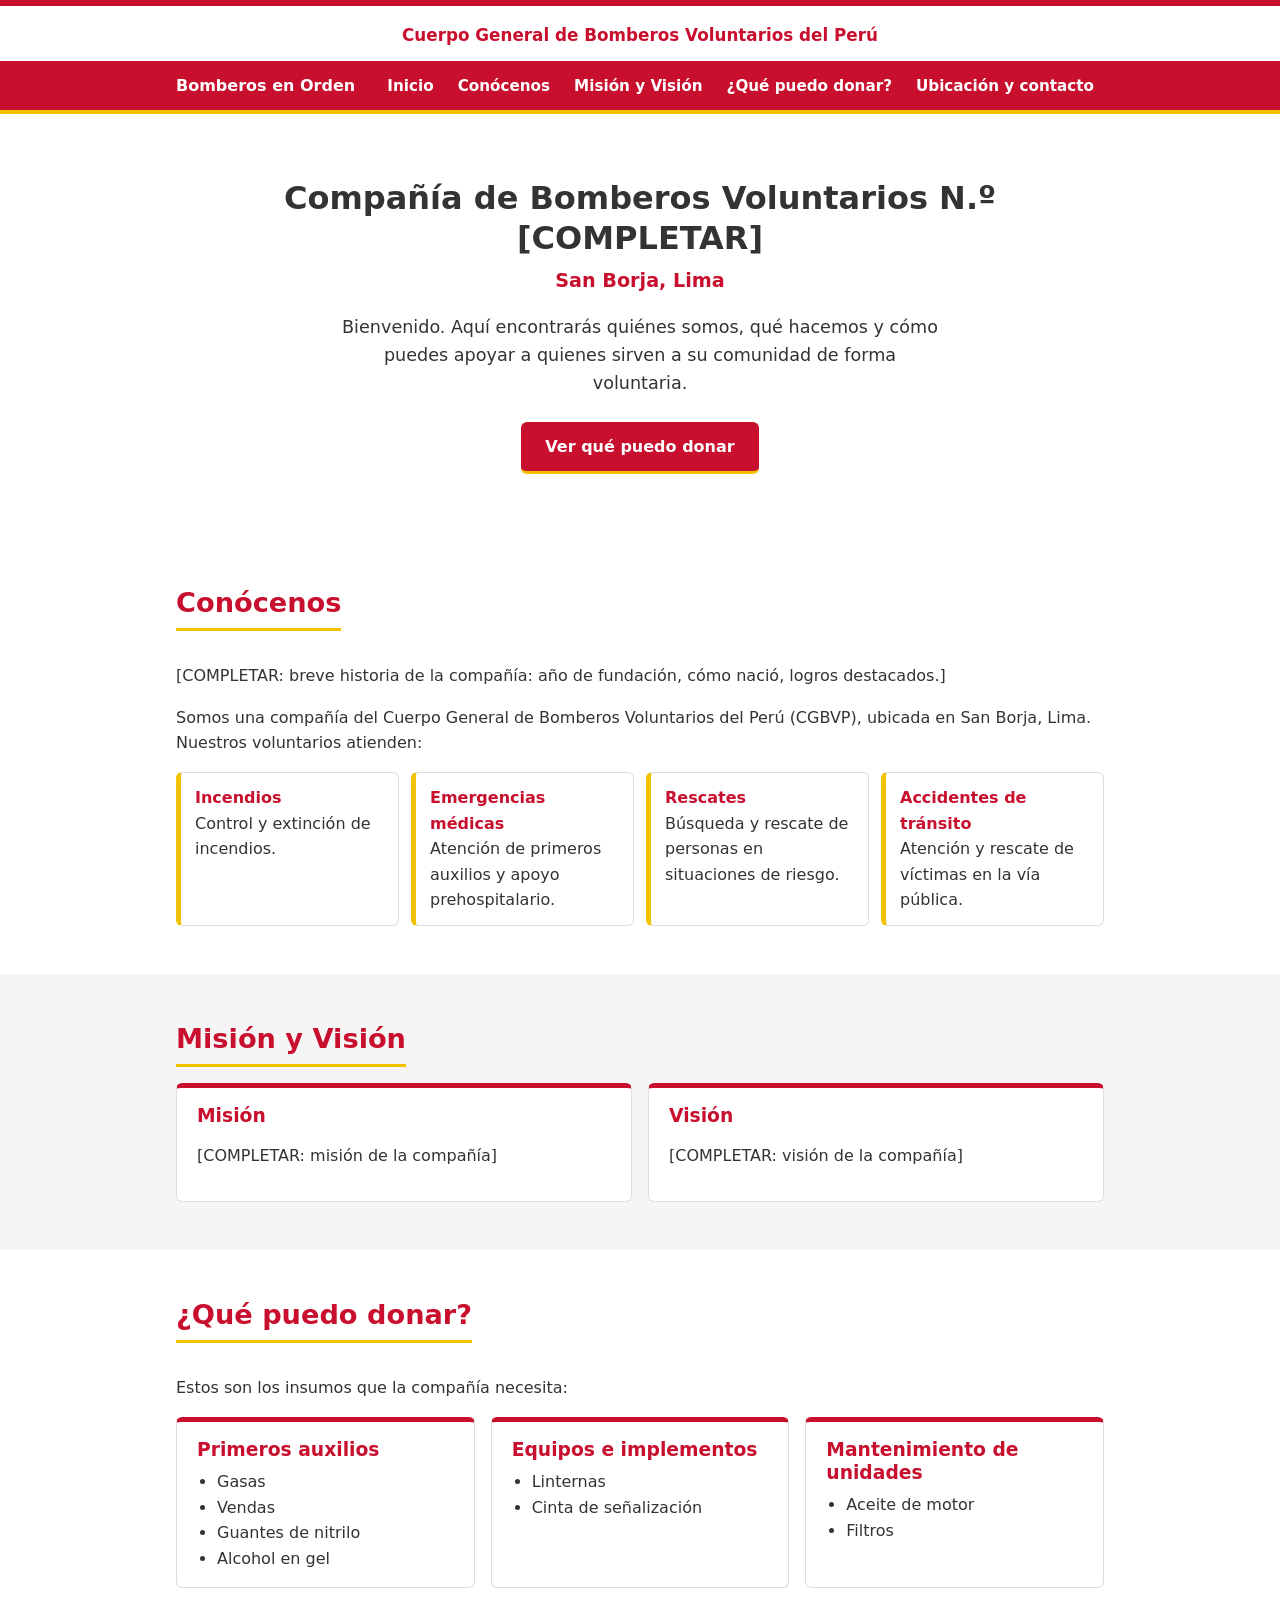
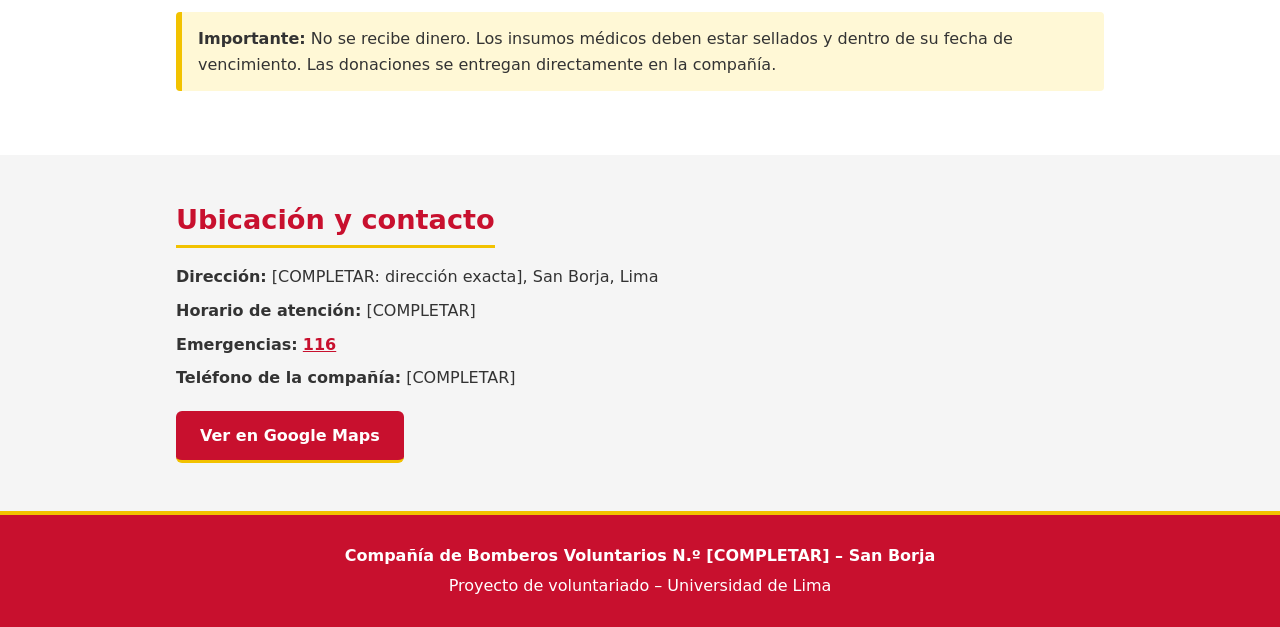
==== index.html @ ac9d84ac "Primera versión de la página Bomberos en Orden Co-Authored-By: Claude Sonnet 5.5 <noreply@anthropic." ====
<!DOCTYPE html>
<html lang="es">
<head>
  <meta charset="UTF-8">
  <meta name="viewport" content="width=device-width, initial-scale=1">
  <title>Bomberos en Orden – Compañía de Bomberos Voluntarios, San Borja</title>
  <meta name="description" content="Información de la compañía de bomberos voluntarios de San Borja (CGBVP): quiénes somos, qué puedes donar y cómo contactarnos.">
  <link rel="stylesheet" href="css/styles.css">
</head>
<body>

  <header class="cabecera">
    <div class="contenedor cabecera-logo">
      <img src="logo.png" alt="Logo del Cuerpo General de Bomberos Voluntarios del Perú" class="logo" onerror="this.style.display='none'">
      <p class="cabecera-texto">Cuerpo General de Bomberos Voluntarios del Perú</p>
    </div>
    <nav class="menu" aria-label="Menú principal">
      <div class="contenedor menu-barra">
        <span class="menu-titulo">Bomberos en Orden</span>
        <button class="menu-boton" id="menu-boton" aria-expanded="false" aria-controls="menu-lista" aria-label="Abrir menú">☰</button>
        <ul class="menu-lista" id="menu-lista">
          <li><a href="#inicio">Inicio</a></li>
          <li><a href="#conocenos">Conócenos</a></li>
          <li><a href="#mision-vision">Misión y Visión</a></li>
          <li><a href="#donar">¿Qué puedo donar?</a></li>
          <li><a href="#contacto">Ubicación y contacto</a></li>
        </ul>
      </div>
    </nav>
  </header>

  <main>

    <section id="inicio" class="seccion hero">
      <div class="contenedor">
        <h1>Compañía de Bomberos Voluntarios N.º [COMPLETAR]</h1>
        <p class="subtitulo">San Borja, Lima</p>
        <p class="bienvenida">Bienvenido. Aquí encontrarás quiénes somos, qué hacemos y cómo puedes apoyar a quienes sirven a su comunidad de forma voluntaria.</p>
        <a class="boton" href="#donar">Ver qué puedo donar</a>
      </div>
    </section>

    <section id="conocenos" class="seccion">
      <div class="contenedor">
        <h2>Conócenos</h2>
        <p>[COMPLETAR: breve historia de la compañía: año de fundación, cómo nació, logros destacados.]</p>
        <p>Somos una compañía del Cuerpo General de Bomberos Voluntarios del Perú (CGBVP), ubicada en San Borja, Lima. Nuestros voluntarios atienden:</p>
        <ul class="tarjetas">
          <li><strong>Incendios</strong><span>Control y extinción de incendios.</span></li>
          <li><strong>Emergencias médicas</strong><span>Atención de primeros auxilios y apoyo prehospitalario.</span></li>
          <li><strong>Rescates</strong><span>Búsqueda y rescate de personas en situaciones de riesgo.</span></li>
          <li><strong>Accidentes de tránsito</strong><span>Atención y rescate de víctimas en la vía pública.</span></li>
        </ul>
      </div>
    </section>

    <section id="mision-vision" class="seccion gris">
      <div class="contenedor">
        <h2>Misión y Visión</h2>
        <div class="dos-columnas">
          <article class="bloque">
            <h3>Misión</h3>
            <p>[COMPLETAR: misión de la compañía]</p>
          </article>
          <article class="bloque">
            <h3>Visión</h3>
            <p>[COMPLETAR: visión de la compañía]</p>
          </article>
        </div>
      </div>
    </section>

    <section id="donar" class="seccion">
      <div class="contenedor">
        <h2>¿Qué puedo donar?</h2>
        <p>Estos son los insumos que la compañía necesita:</p>
        <div class="grupos">
          <article class="bloque">
            <h3>Primeros auxilios</h3>
            <ul>
              <li>Gasas</li>
              <li>Vendas</li>
              <li>Guantes de nitrilo</li>
              <li>Alcohol en gel</li>
            </ul>
          </article>
          <article class="bloque">
            <h3>Equipos e implementos</h3>
            <ul>
              <li>Linternas</li>
              <li>Cinta de señalización</li>
            </ul>
          </article>
          <article class="bloque">
            <h3>Mantenimiento de unidades</h3>
            <ul>
              <li>Aceite de motor</li>
              <li>Filtros</li>
            </ul>
          </article>
        </div>
        <p class="aviso"><strong>Importante:</strong> No se recibe dinero. Los insumos médicos deben estar sellados y dentro de su fecha de vencimiento. Las donaciones se entregan directamente en la compañía.</p>
      </div>
    </section>

    <section id="contacto" class="seccion gris">
      <div class="contenedor">
        <h2>Ubicación y contacto</h2>
        <ul class="datos">
          <li><strong>Dirección:</strong> [COMPLETAR: dirección exacta], San Borja, Lima</li>
          <li><strong>Horario de atención:</strong> [COMPLETAR]</li>
          <li><strong>Emergencias:</strong> <a href="tel:116">116</a></li>
          <li><strong>Teléfono de la compañía:</strong> [COMPLETAR]</li>
        </ul>
        <!-- Reemplaza el enlace por el de la ubicación exacta de la compañía en Google Maps -->
        <a class="boton" href="https://www.google.com/maps/search/?api=1&query=Bomberos+San+Borja+Lima" target="_blank" rel="noopener">Ver en Google Maps</a>
      </div>
    </section>

  </main>

  <footer class="pie">
    <div class="contenedor">
      <p><strong>Compañía de Bomberos Voluntarios N.º [COMPLETAR] – San Borja</strong></p>
      <p>Proyecto de voluntariado – Universidad de Lima</p>
    </div>
  </footer>

  <script src="js/script.js"></script>
</body>
</html>
---- css/styles.css ----
:root {
  --rojo: #C8102E;
  --rojo-oscuro: #A00D24;
  --dorado: #F2C200;
  --texto: #333333;
  --gris-claro: #F5F5F5;
}

* { box-sizing: border-box; }

html { scroll-behavior: smooth; scroll-padding-top: 60px; }

body {
  margin: 0;
  font-family: system-ui, -apple-system, "Segoe UI", Roboto, Arial, sans-serif;
  color: var(--texto);
  background: #fff;
  line-height: 1.6;
}

.contenedor { max-width: 960px; margin: 0 auto; padding: 0 16px; }

/* Cabecera */
.cabecera { background: #fff; border-top: 6px solid var(--rojo); }
.cabecera-logo { padding-top: 16px; padding-bottom: 12px; text-align: center; }
.logo { max-height: 110px; width: auto; display: block; margin: 0 auto 8px; }
.cabecera-texto { margin: 0; font-weight: 700; color: var(--rojo); font-size: 1.05rem; }

/* Menú */
.menu { background: var(--rojo); border-bottom: 4px solid var(--dorado); position: sticky; top: 0; z-index: 10; }
.menu-barra { display: flex; justify-content: space-between; align-items: center; flex-wrap: wrap; }
.menu-titulo { color: #fff; font-weight: 700; padding: 12px 0; }
.menu-boton { display: none; background: none; border: 0; color: #fff; font-size: 1.6rem; cursor: pointer; padding: 4px 8px; }
.menu-lista { list-style: none; margin: 0; padding: 0; display: flex; gap: 4px; flex-wrap: wrap; }
.menu-lista a { display: block; color: #fff; text-decoration: none; padding: 12px 10px; font-weight: 600; font-size: 0.95rem; }
.menu-lista a:hover, .menu-lista a:focus { background: var(--rojo-oscuro); color: var(--dorado); }

/* Secciones */
.seccion { padding: 48px 0; }
.gris { background: var(--gris-claro); }
h1, h2, h3 { line-height: 1.25; }
h2 { color: var(--rojo); font-size: 1.7rem; margin: 0 0 16px; padding-bottom: 8px; border-bottom: 3px solid var(--dorado); display: inline-block; }
h3 { color: var(--rojo); margin: 0 0 8px; }

.hero { text-align: center; padding: 64px 0; }
.hero h1 { font-size: 2rem; margin: 0 0 8px; color: var(--texto); }
.subtitulo { font-size: 1.2rem; font-weight: 600; color: var(--rojo); margin: 0 0 16px; }
.bienvenida { max-width: 600px; margin: 0 auto 24px; font-size: 1.1rem; }

.boton { display: inline-block; background: var(--rojo); color: #fff; text-decoration: none; font-weight: 700; padding: 12px 24px; border-radius: 6px; border-bottom: 3px solid var(--dorado); }
.boton:hover, .boton:focus { background: var(--rojo-oscuro); }

/* Tarjetas y bloques */
.tarjetas { list-style: none; padding: 0; margin: 16px 0 0; display: grid; grid-template-columns: repeat(auto-fit, minmax(210px, 1fr)); gap: 12px; }
.tarjetas li { border: 1px solid #ddd; border-left: 5px solid var(--dorado); border-radius: 6px; padding: 12px 14px; background: #fff; }
.tarjetas strong { display: block; color: var(--rojo); }

.bloque { background: #fff; border: 1px solid #ddd; border-top: 5px solid var(--rojo); border-radius: 6px; padding: 16px 20px; }
.dos-columnas { display: grid; grid-template-columns: 1fr 1fr; gap: 16px; }
.grupos { display: grid; grid-template-columns: repeat(auto-fit, minmax(230px, 1fr)); gap: 16px; margin-top: 8px; }
.bloque ul { margin: 0; padding-left: 20px; }

.aviso { margin-top: 24px; background: #FFF8D6; border-left: 6px solid var(--dorado); padding: 14px 16px; border-radius: 4px; }

.datos { list-style: none; padding: 0; margin: 0 0 20px; }
.datos li { margin-bottom: 8px; }
.datos a { color: var(--rojo); font-weight: 700; }

/* Pie */
.pie { background: var(--rojo); color: #fff; text-align: center; padding: 24px 0; border-top: 4px solid var(--dorado); }
.pie p { margin: 4px 0; }

/* Celular */
@media (max-width: 700px) {
  .menu-boton { display: block; }
  .menu-lista { display: none; width: 100%; flex-direction: column; padding-bottom: 8px; }
  .menu-lista.abierto { display: flex; }
  .dos-columnas { grid-template-columns: 1fr; }
  .hero h1 { font-size: 1.6rem; }
  .logo { max-height: 90px; }
}
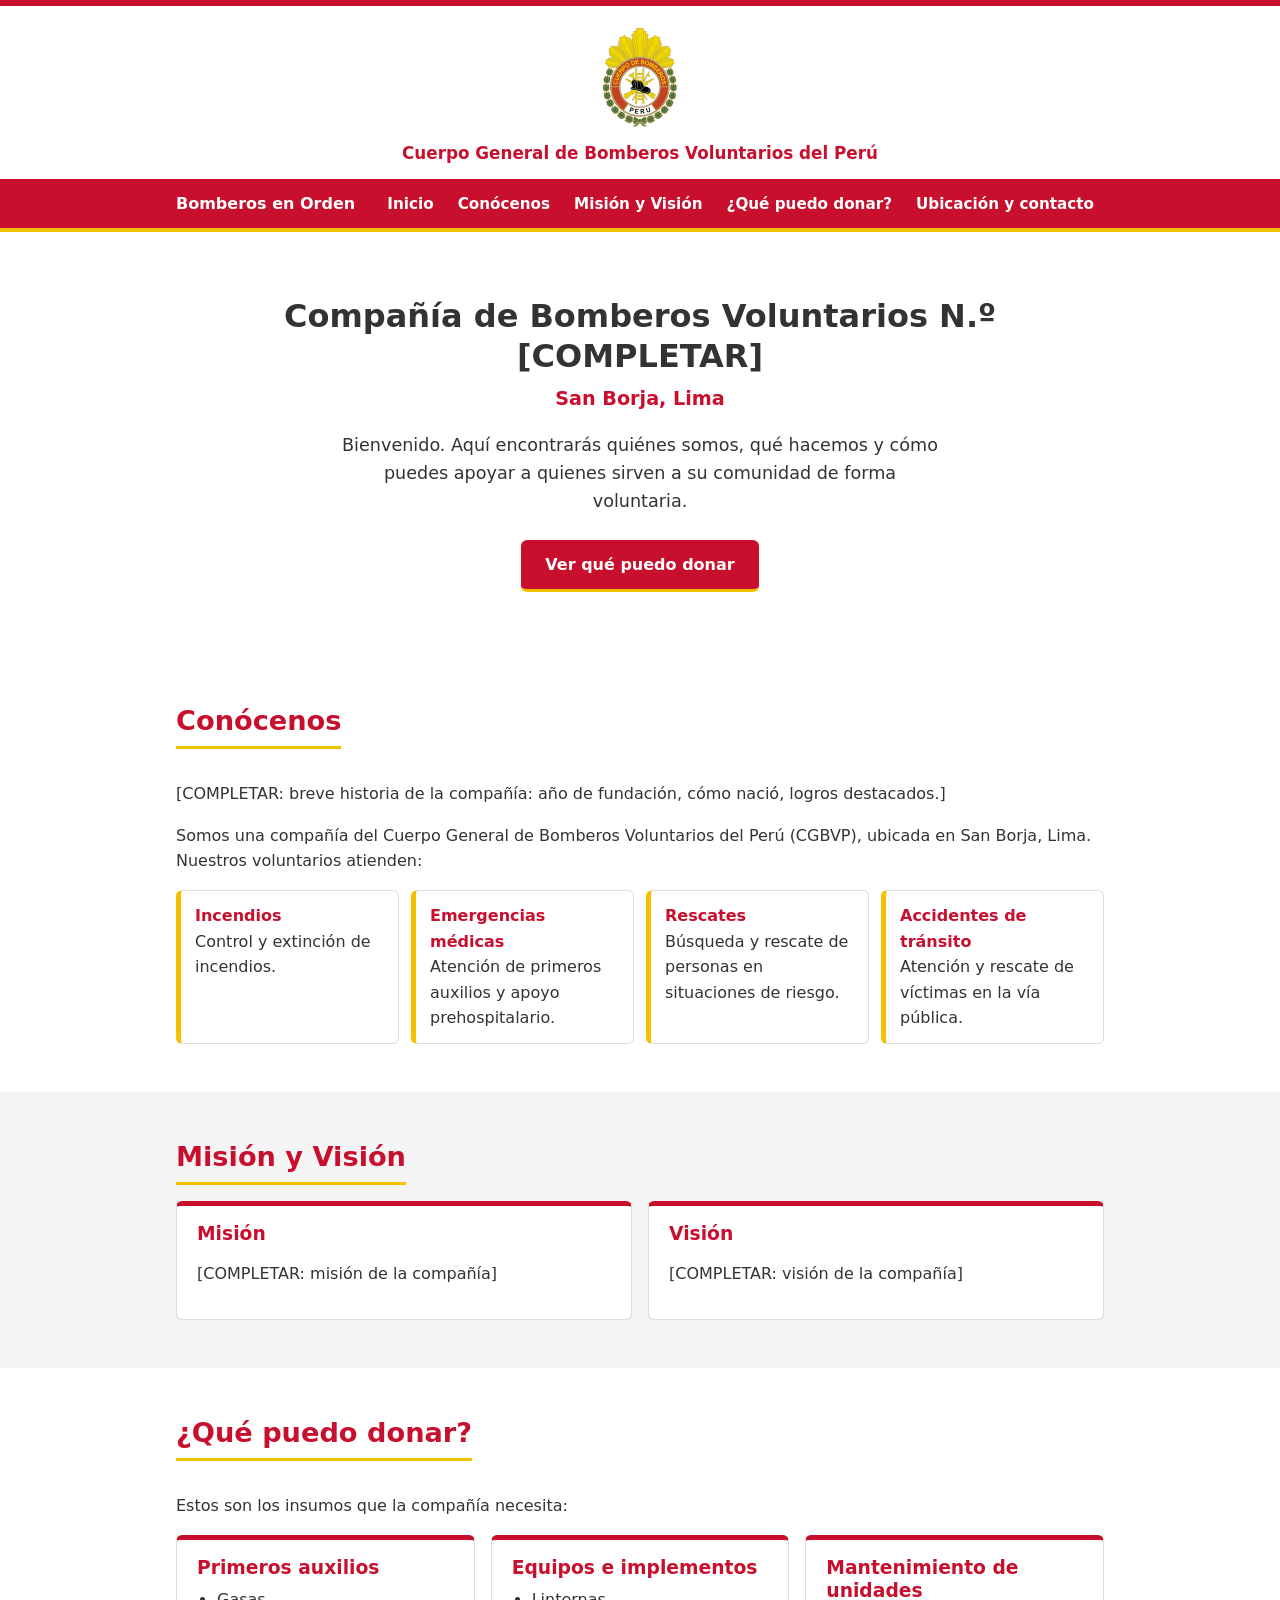
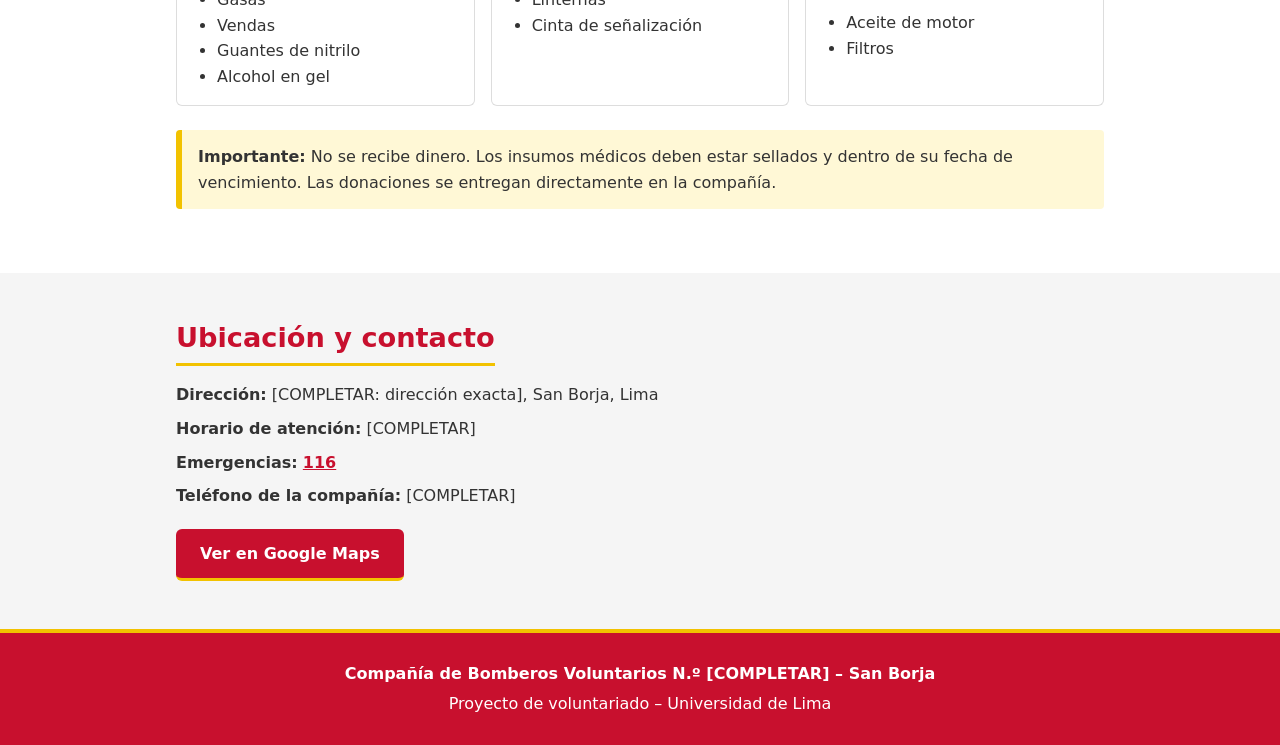
==== commit 969b0c7d: "Agrega escudo del CGBVP como logo Co-Authored-By: Claude Sonnet 5.5 <noreply@anthropic.com>" ====
--- a/index.html
+++ b/index.html
@@ -11,7 +11,7 @@
 
   <header class="cabecera">
     <div class="contenedor cabecera-logo">
-      <img src="logo.png" alt="Logo del Cuerpo General de Bomberos Voluntarios del Perú" class="logo" onerror="this.style.display='none'">
+      <img src="logo.svg" alt="Logo del Cuerpo General de Bomberos Voluntarios del Perú" class="logo" onerror="this.style.display='none'">
       <p class="cabecera-texto">Cuerpo General de Bomberos Voluntarios del Perú</p>
     </div>
     <nav class="menu" aria-label="Menú principal">
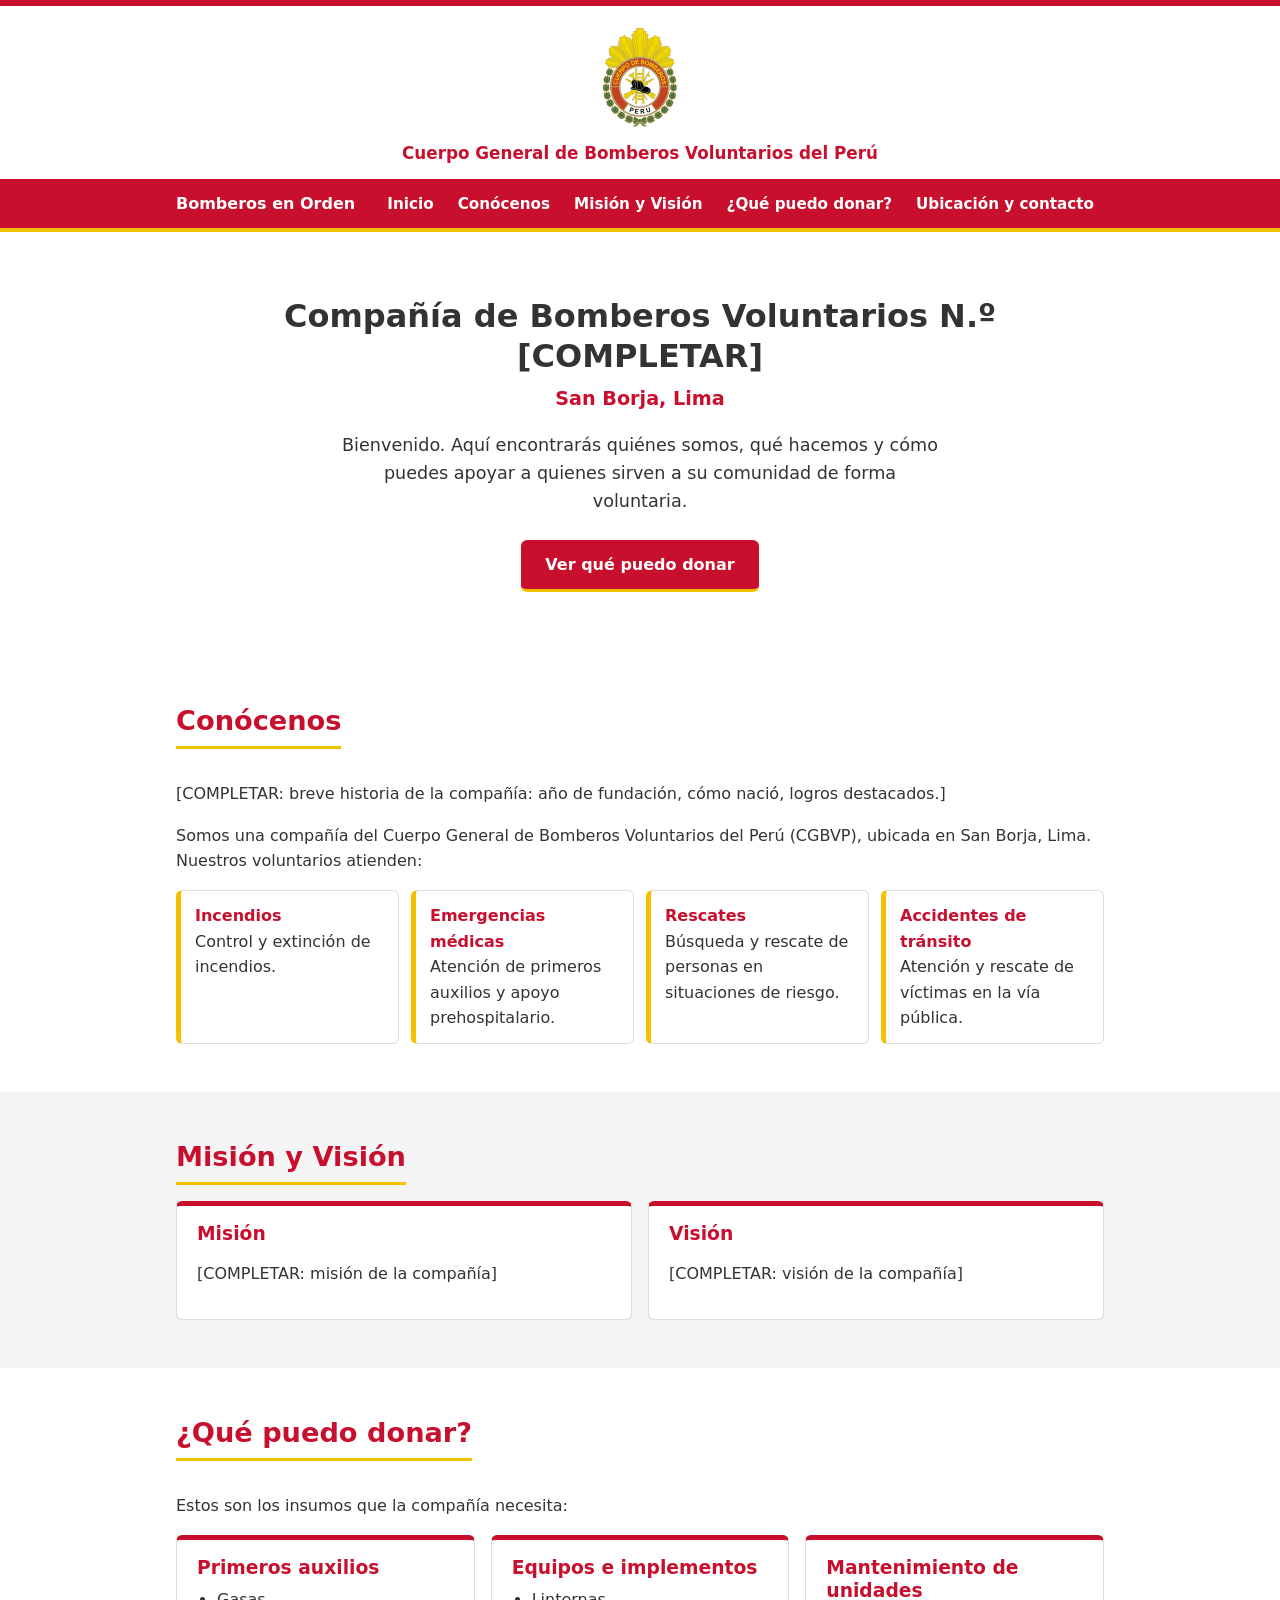
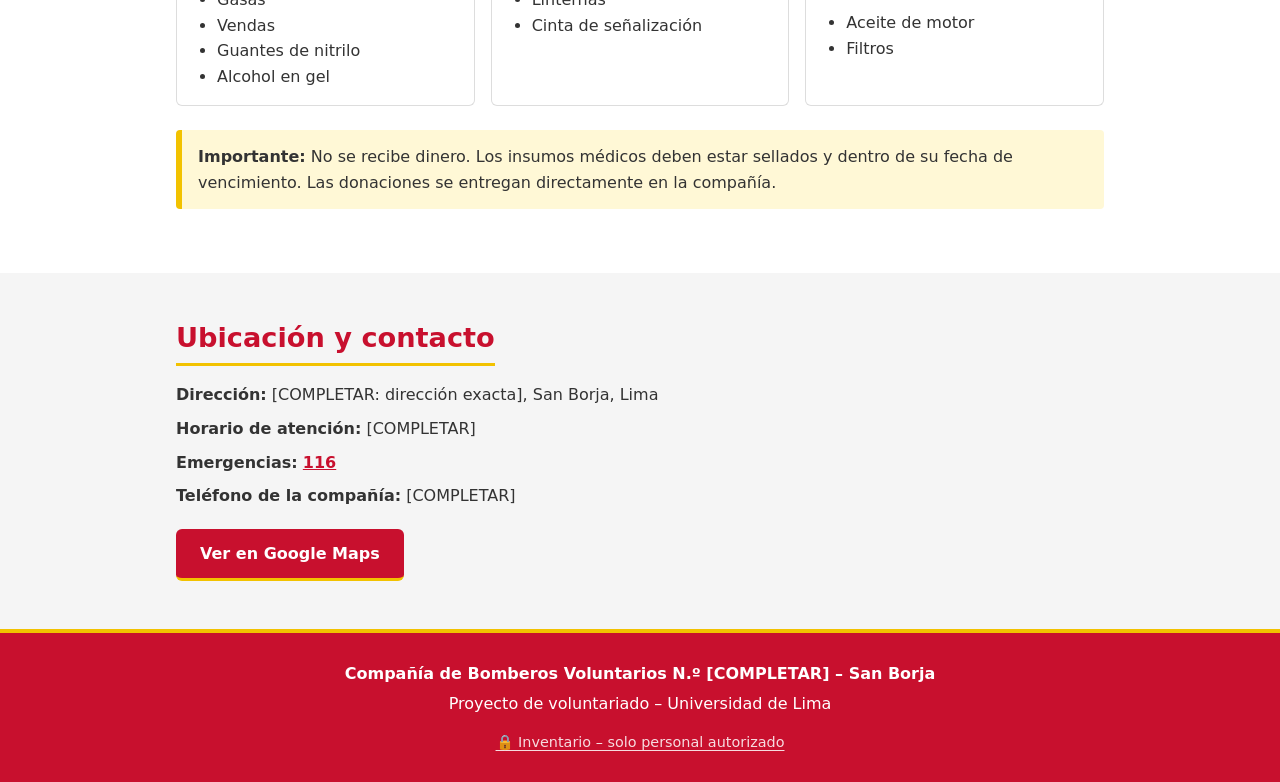
==== commit 86c1dc96: "Agrega panel interno de inventario con acceso restringido - Panel en Google Apps Script (apps-script" ====
--- a/index.html
+++ b/index.html
@@ -123,6 +123,8 @@
     <div class="contenedor">
       <p><strong>Compañía de Bomberos Voluntarios N.º [COMPLETAR] – San Borja</strong></p>
       <p>Proyecto de voluntariado – Universidad de Lima</p>
+      <!-- Enlace al panel de inventario (web app de Google Apps Script, ver carpeta apps-script/) -->
+      <p class="pie-acceso"><a href="https://script.google.com/macros/s/AKfycbw48wmTAxujsvFavjUgJ7_ogJQFoa-7JgKs-3IBZ3d2IZRtnIyrbceXK2djpX_uF75vHg/exec" id="enlace-inventario">🔒 Inventario – solo personal autorizado</a></p>
     </div>
   </footer>
 
--- a/css/styles.css
+++ b/css/styles.css
@@ -69,6 +69,9 @@
 /* Pie */
 .pie { background: var(--rojo); color: #fff; text-align: center; padding: 24px 0; border-top: 4px solid var(--dorado); }
 .pie p { margin: 4px 0; }
+.pie-acceso { margin-top: 14px !important; font-size: 0.9rem; }
+.pie-acceso a { color: #fff; opacity: 0.85; text-decoration: underline; text-underline-offset: 3px; }
+.pie-acceso a:hover, .pie-acceso a:focus { opacity: 1; color: var(--dorado); }
 
 /* Celular */
 @media (max-width: 700px) {
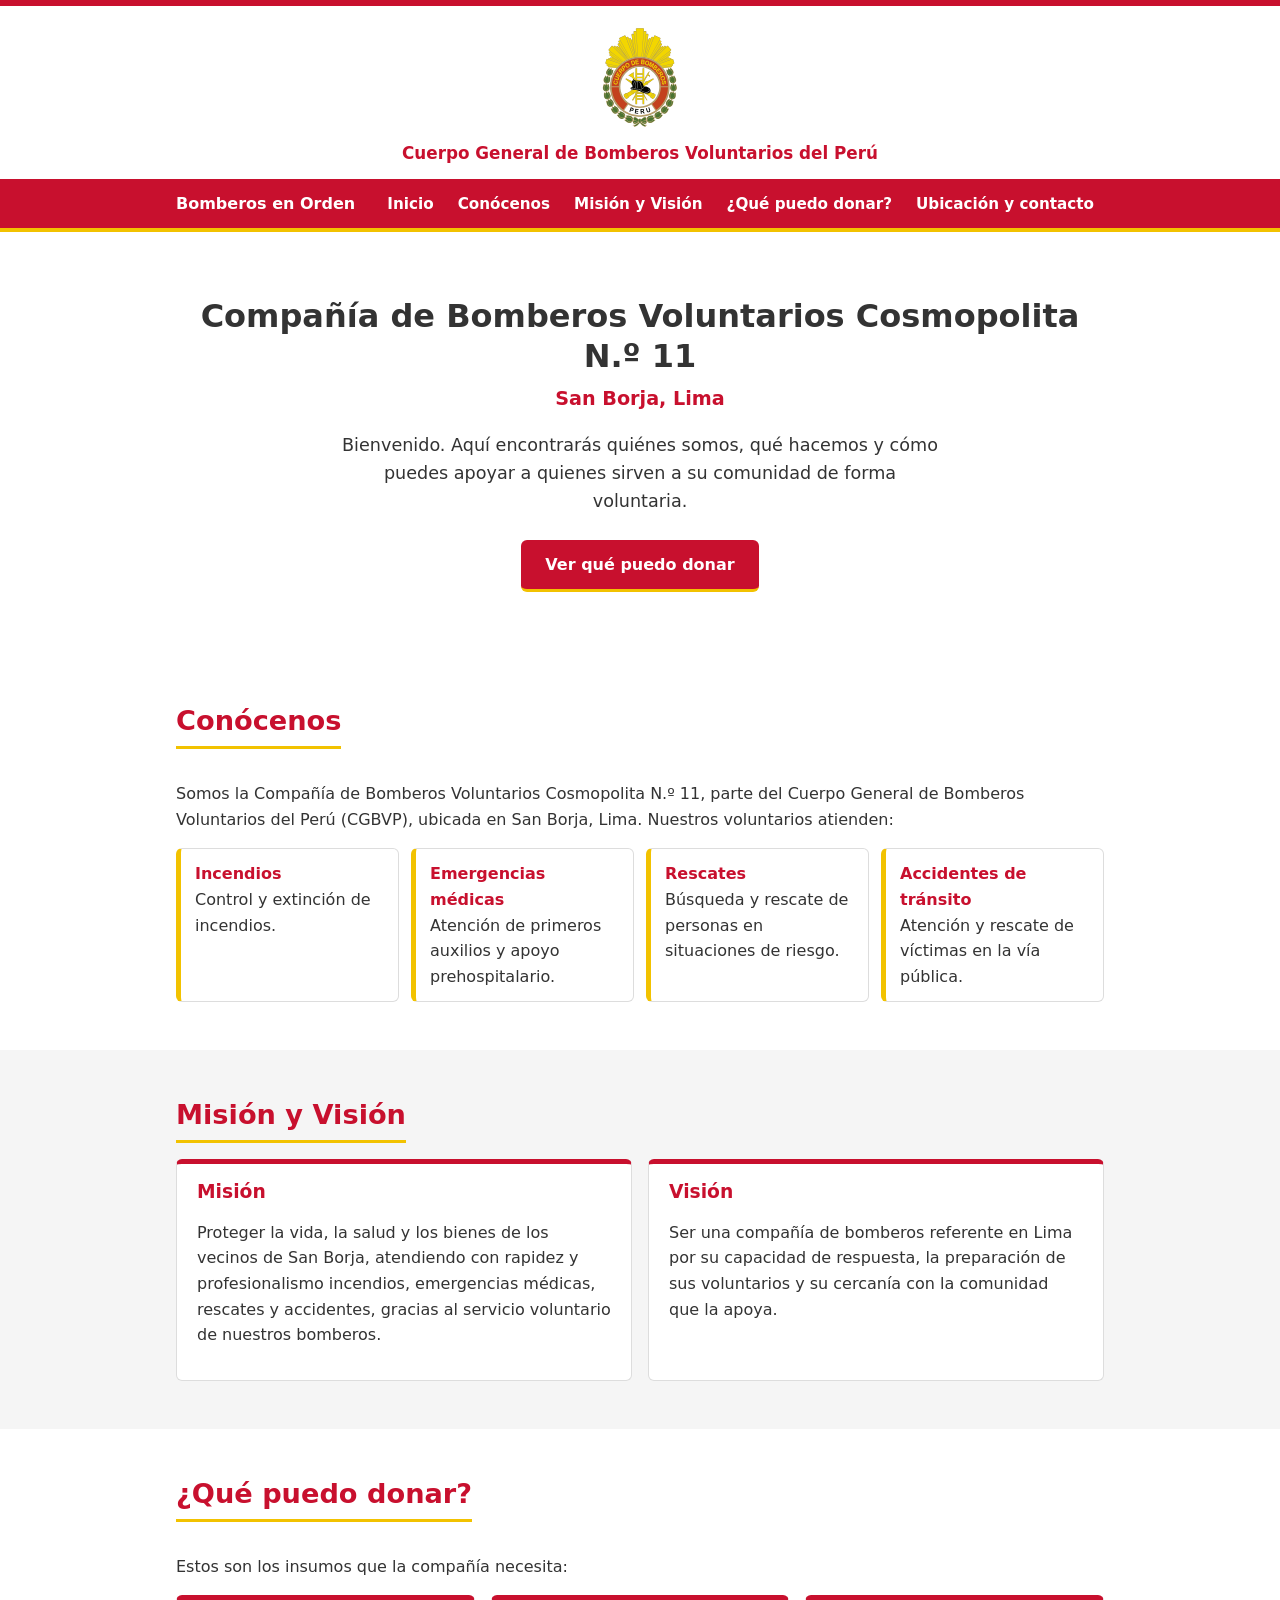
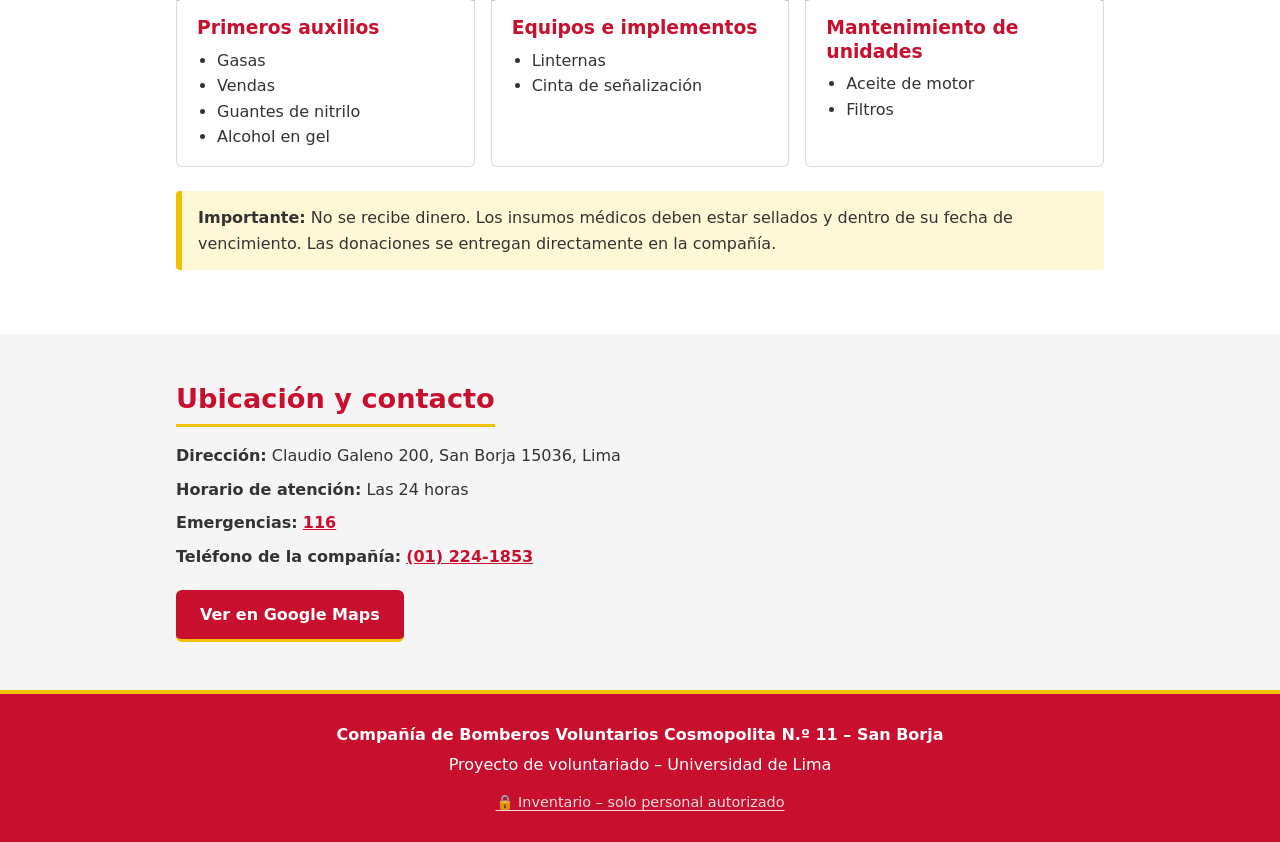
==== commit bd88e239: "Completa datos de la compañía Cosmopolita N.º 11 - Nombre de la compañía en título, pie y metadatos." ====
--- a/index.html
+++ b/index.html
@@ -3,8 +3,8 @@
 <head>
   <meta charset="UTF-8">
   <meta name="viewport" content="width=device-width, initial-scale=1">
-  <title>Bomberos en Orden – Compañía de Bomberos Voluntarios, San Borja</title>
-  <meta name="description" content="Información de la compañía de bomberos voluntarios de San Borja (CGBVP): quiénes somos, qué puedes donar y cómo contactarnos.">
+  <title>Bomberos en Orden – Compañía de Bomberos Voluntarios Cosmopolita N.º 11, San Borja</title>
+  <meta name="description" content="Información de la Compañía de Bomberos Voluntarios Cosmopolita N.º 11 de San Borja (CGBVP): quiénes somos, qué puedes donar y cómo contactarnos.">
   <link rel="stylesheet" href="css/styles.css">
 </head>
 <body>
@@ -33,7 +33,7 @@
 
     <section id="inicio" class="seccion hero">
       <div class="contenedor">
-        <h1>Compañía de Bomberos Voluntarios N.º [COMPLETAR]</h1>
+        <h1>Compañía de Bomberos Voluntarios Cosmopolita N.º 11</h1>
         <p class="subtitulo">San Borja, Lima</p>
         <p class="bienvenida">Bienvenido. Aquí encontrarás quiénes somos, qué hacemos y cómo puedes apoyar a quienes sirven a su comunidad de forma voluntaria.</p>
         <a class="boton" href="#donar">Ver qué puedo donar</a>
@@ -43,8 +43,7 @@
     <section id="conocenos" class="seccion">
       <div class="contenedor">
         <h2>Conócenos</h2>
-        <p>[COMPLETAR: breve historia de la compañía: año de fundación, cómo nació, logros destacados.]</p>
-        <p>Somos una compañía del Cuerpo General de Bomberos Voluntarios del Perú (CGBVP), ubicada en San Borja, Lima. Nuestros voluntarios atienden:</p>
+        <p>Somos la Compañía de Bomberos Voluntarios Cosmopolita N.º 11, parte del Cuerpo General de Bomberos Voluntarios del Perú (CGBVP), ubicada en San Borja, Lima. Nuestros voluntarios atienden:</p>
         <ul class="tarjetas">
           <li><strong>Incendios</strong><span>Control y extinción de incendios.</span></li>
           <li><strong>Emergencias médicas</strong><span>Atención de primeros auxilios y apoyo prehospitalario.</span></li>
@@ -60,11 +59,13 @@
         <div class="dos-columnas">
           <article class="bloque">
             <h3>Misión</h3>
-            <p>[COMPLETAR: misión de la compañía]</p>
+            <!-- Propuesta pendiente de validar con la compañía -->
+            <p>Proteger la vida, la salud y los bienes de los vecinos de San Borja, atendiendo con rapidez y profesionalismo incendios, emergencias médicas, rescates y accidentes, gracias al servicio voluntario de nuestros bomberos.</p>
           </article>
           <article class="bloque">
             <h3>Visión</h3>
-            <p>[COMPLETAR: visión de la compañía]</p>
+            <!-- Propuesta pendiente de validar con la compañía -->
+            <p>Ser una compañía de bomberos referente en Lima por su capacidad de respuesta, la preparación de sus voluntarios y su cercanía con la comunidad que la apoya.</p>
           </article>
         </div>
       </div>
@@ -107,13 +108,12 @@
       <div class="contenedor">
         <h2>Ubicación y contacto</h2>
         <ul class="datos">
-          <li><strong>Dirección:</strong> [COMPLETAR: dirección exacta], San Borja, Lima</li>
-          <li><strong>Horario de atención:</strong> [COMPLETAR]</li>
+          <li><strong>Dirección:</strong> Claudio Galeno 200, San Borja 15036, Lima</li>
+          <li><strong>Horario de atención:</strong> Las 24 horas</li>
           <li><strong>Emergencias:</strong> <a href="tel:116">116</a></li>
-          <li><strong>Teléfono de la compañía:</strong> [COMPLETAR]</li>
+          <li><strong>Teléfono de la compañía:</strong> <a href="tel:+5112241853">(01) 224-1853</a></li>
         </ul>
-        <!-- Reemplaza el enlace por el de la ubicación exacta de la compañía en Google Maps -->
-        <a class="boton" href="https://www.google.com/maps/search/?api=1&query=Bomberos+San+Borja+Lima" target="_blank" rel="noopener">Ver en Google Maps</a>
+        <a class="boton" href="https://maps.app.goo.gl/3eHu9ynpwAia59pr6" target="_blank" rel="noopener">Ver en Google Maps</a>
       </div>
     </section>
 
@@ -121,7 +121,7 @@
 
   <footer class="pie">
     <div class="contenedor">
-      <p><strong>Compañía de Bomberos Voluntarios N.º [COMPLETAR] – San Borja</strong></p>
+      <p><strong>Compañía de Bomberos Voluntarios Cosmopolita N.º 11 – San Borja</strong></p>
       <p>Proyecto de voluntariado – Universidad de Lima</p>
       <!-- Enlace al panel de inventario (web app de Google Apps Script, ver carpeta apps-script/) -->
       <p class="pie-acceso"><a href="https://script.google.com/macros/s/AKfycbw48wmTAxujsvFavjUgJ7_ogJQFoa-7JgKs-3IBZ3d2IZRtnIyrbceXK2djpX_uF75vHg/exec" id="enlace-inventario">🔒 Inventario – solo personal autorizado</a></p>
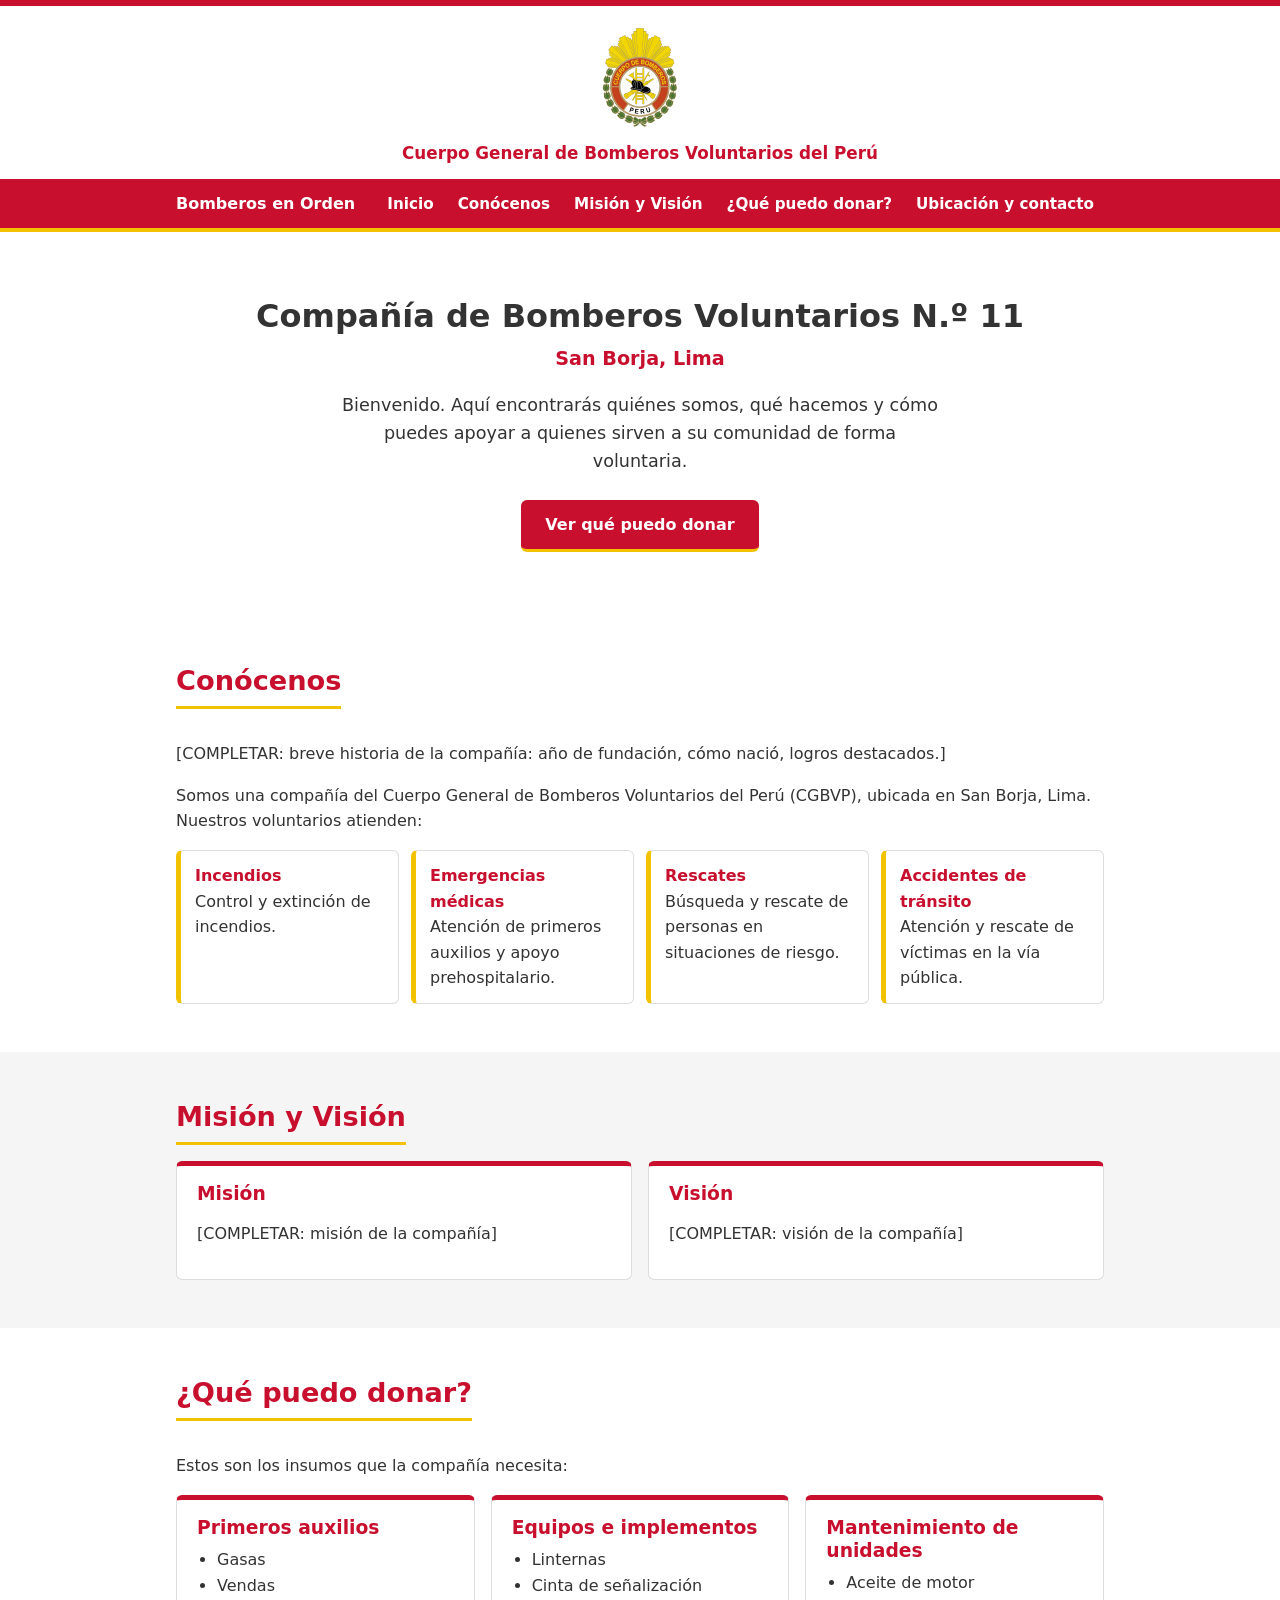
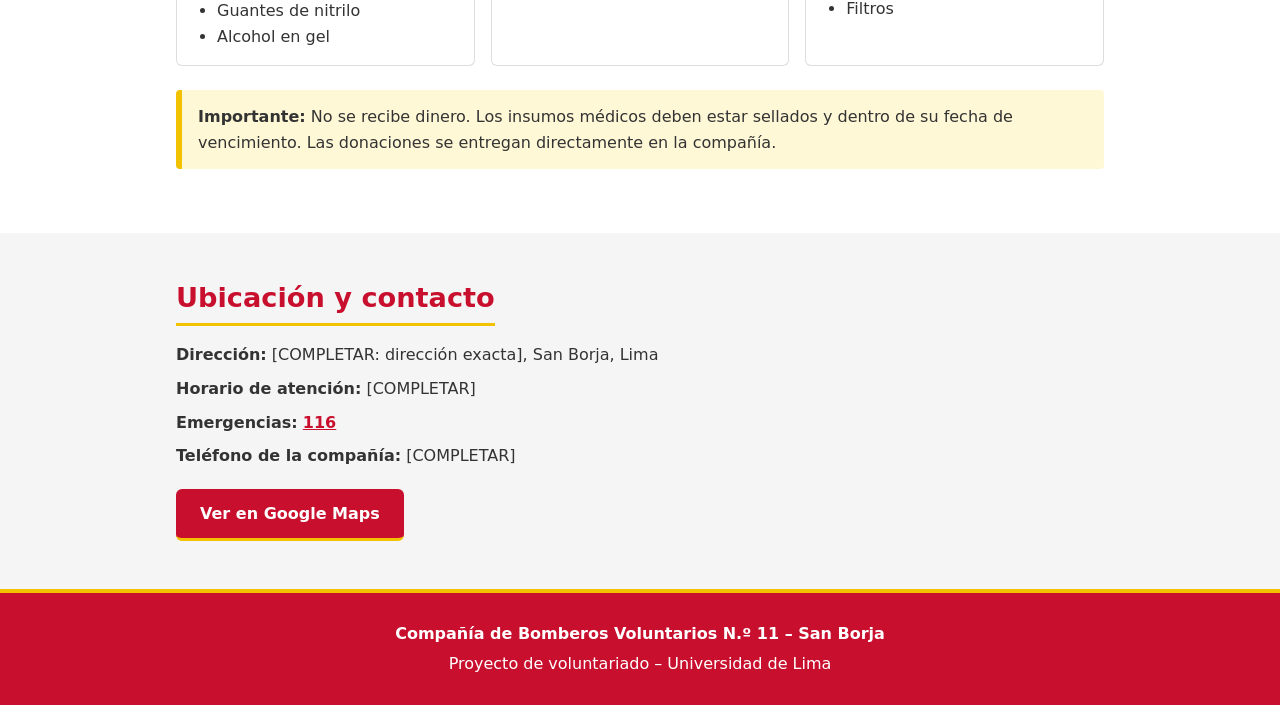
==== commit 21f9dc63: "Agrega número de compañía (N.º 11) Co-Authored-By: Claude Sonnet 5.5 <noreply@anthropic.com>" ====
--- a/index.html
+++ b/index.html
@@ -3,8 +3,8 @@
 <head>
   <meta charset="UTF-8">
   <meta name="viewport" content="width=device-width, initial-scale=1">
-  <title>Bomberos en Orden – Compañía de Bomberos Voluntarios Cosmopolita N.º 11, San Borja</title>
-  <meta name="description" content="Información de la Compañía de Bomberos Voluntarios Cosmopolita N.º 11 de San Borja (CGBVP): quiénes somos, qué puedes donar y cómo contactarnos.">
+  <title>Bomberos en Orden – Compañía de Bomberos Voluntarios, San Borja</title>
+  <meta name="description" content="Información de la compañía de bomberos voluntarios de San Borja (CGBVP): quiénes somos, qué puedes donar y cómo contactarnos.">
   <link rel="stylesheet" href="css/styles.css">
 </head>
 <body>
@@ -33,7 +33,7 @@
 
     <section id="inicio" class="seccion hero">
       <div class="contenedor">
-        <h1>Compañía de Bomberos Voluntarios Cosmopolita N.º 11</h1>
+        <h1>Compañía de Bomberos Voluntarios N.º 11</h1>
         <p class="subtitulo">San Borja, Lima</p>
         <p class="bienvenida">Bienvenido. Aquí encontrarás quiénes somos, qué hacemos y cómo puedes apoyar a quienes sirven a su comunidad de forma voluntaria.</p>
         <a class="boton" href="#donar">Ver qué puedo donar</a>
@@ -43,7 +43,8 @@
     <section id="conocenos" class="seccion">
       <div class="contenedor">
         <h2>Conócenos</h2>
-        <p>Somos la Compañía de Bomberos Voluntarios Cosmopolita N.º 11, parte del Cuerpo General de Bomberos Voluntarios del Perú (CGBVP), ubicada en San Borja, Lima. Nuestros voluntarios atienden:</p>
+        <p>[COMPLETAR: breve historia de la compañía: año de fundación, cómo nació, logros destacados.]</p>
+        <p>Somos una compañía del Cuerpo General de Bomberos Voluntarios del Perú (CGBVP), ubicada en San Borja, Lima. Nuestros voluntarios atienden:</p>
         <ul class="tarjetas">
           <li><strong>Incendios</strong><span>Control y extinción de incendios.</span></li>
           <li><strong>Emergencias médicas</strong><span>Atención de primeros auxilios y apoyo prehospitalario.</span></li>
@@ -59,13 +60,11 @@
         <div class="dos-columnas">
           <article class="bloque">
             <h3>Misión</h3>
-            <!-- Propuesta pendiente de validar con la compañía -->
-            <p>Proteger la vida, la salud y los bienes de los vecinos de San Borja, atendiendo con rapidez y profesionalismo incendios, emergencias médicas, rescates y accidentes, gracias al servicio voluntario de nuestros bomberos.</p>
+            <p>[COMPLETAR: misión de la compañía]</p>
           </article>
           <article class="bloque">
             <h3>Visión</h3>
-            <!-- Propuesta pendiente de validar con la compañía -->
-            <p>Ser una compañía de bomberos referente en Lima por su capacidad de respuesta, la preparación de sus voluntarios y su cercanía con la comunidad que la apoya.</p>
+            <p>[COMPLETAR: visión de la compañía]</p>
           </article>
         </div>
       </div>
@@ -108,12 +107,13 @@
       <div class="contenedor">
         <h2>Ubicación y contacto</h2>
         <ul class="datos">
-          <li><strong>Dirección:</strong> Claudio Galeno 200, San Borja 15036, Lima</li>
-          <li><strong>Horario de atención:</strong> Las 24 horas</li>
+          <li><strong>Dirección:</strong> [COMPLETAR: dirección exacta], San Borja, Lima</li>
+          <li><strong>Horario de atención:</strong> [COMPLETAR]</li>
           <li><strong>Emergencias:</strong> <a href="tel:116">116</a></li>
-          <li><strong>Teléfono de la compañía:</strong> <a href="tel:+5112241853">(01) 224-1853</a></li>
+          <li><strong>Teléfono de la compañía:</strong> [COMPLETAR]</li>
         </ul>
-        <a class="boton" href="https://maps.app.goo.gl/3eHu9ynpwAia59pr6" target="_blank" rel="noopener">Ver en Google Maps</a>
+        <!-- Reemplaza el enlace por el de la ubicación exacta de la compañía en Google Maps -->
+        <a class="boton" href="https://www.google.com/maps/search/?api=1&query=Bomberos+San+Borja+Lima" target="_blank" rel="noopener">Ver en Google Maps</a>
       </div>
     </section>
 
@@ -121,10 +121,8 @@
 
   <footer class="pie">
     <div class="contenedor">
-      <p><strong>Compañía de Bomberos Voluntarios Cosmopolita N.º 11 – San Borja</strong></p>
+      <p><strong>Compañía de Bomberos Voluntarios N.º 11 – San Borja</strong></p>
       <p>Proyecto de voluntariado – Universidad de Lima</p>
-      <!-- Enlace al panel de inventario (web app de Google Apps Script, ver carpeta apps-script/) -->
-      <p class="pie-acceso"><a href="https://script.google.com/macros/s/AKfycbw48wmTAxujsvFavjUgJ7_ogJQFoa-7JgKs-3IBZ3d2IZRtnIyrbceXK2djpX_uF75vHg/exec" id="enlace-inventario">🔒 Inventario – solo personal autorizado</a></p>
     </div>
   </footer>
 
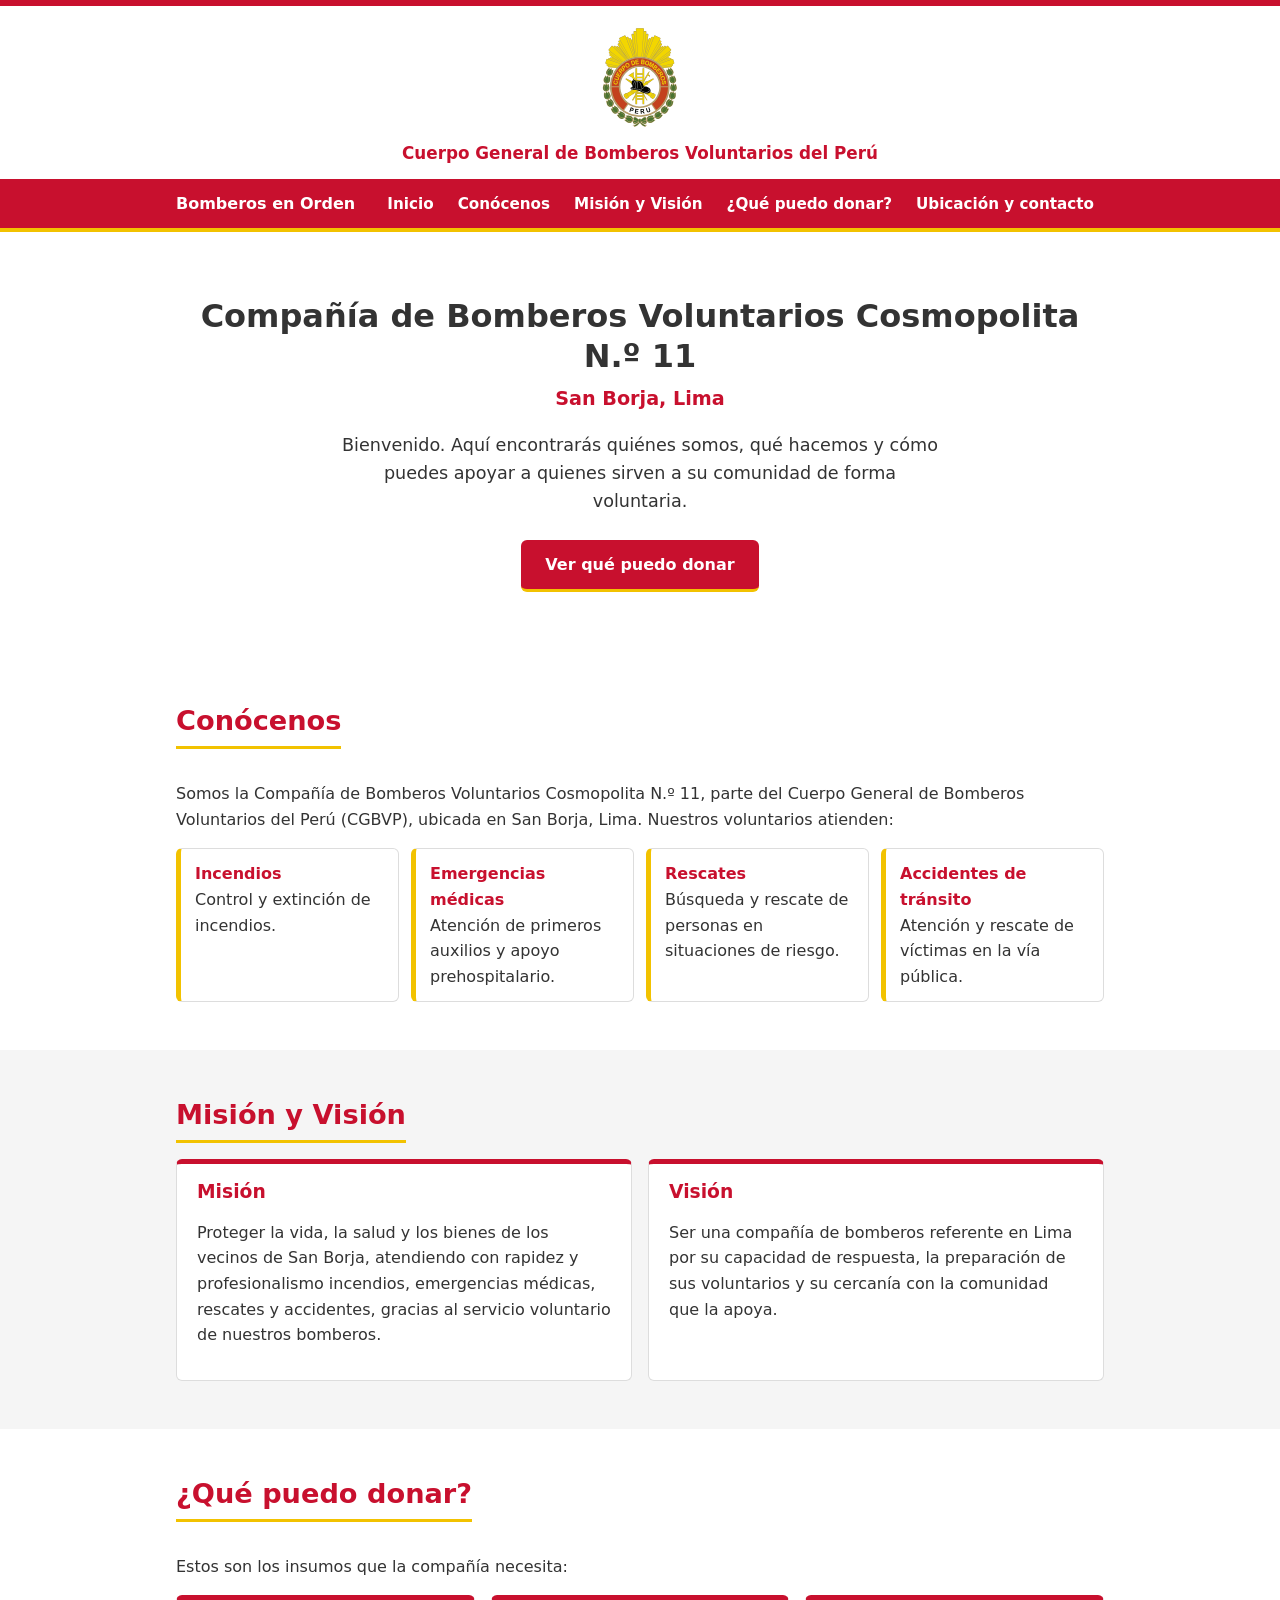
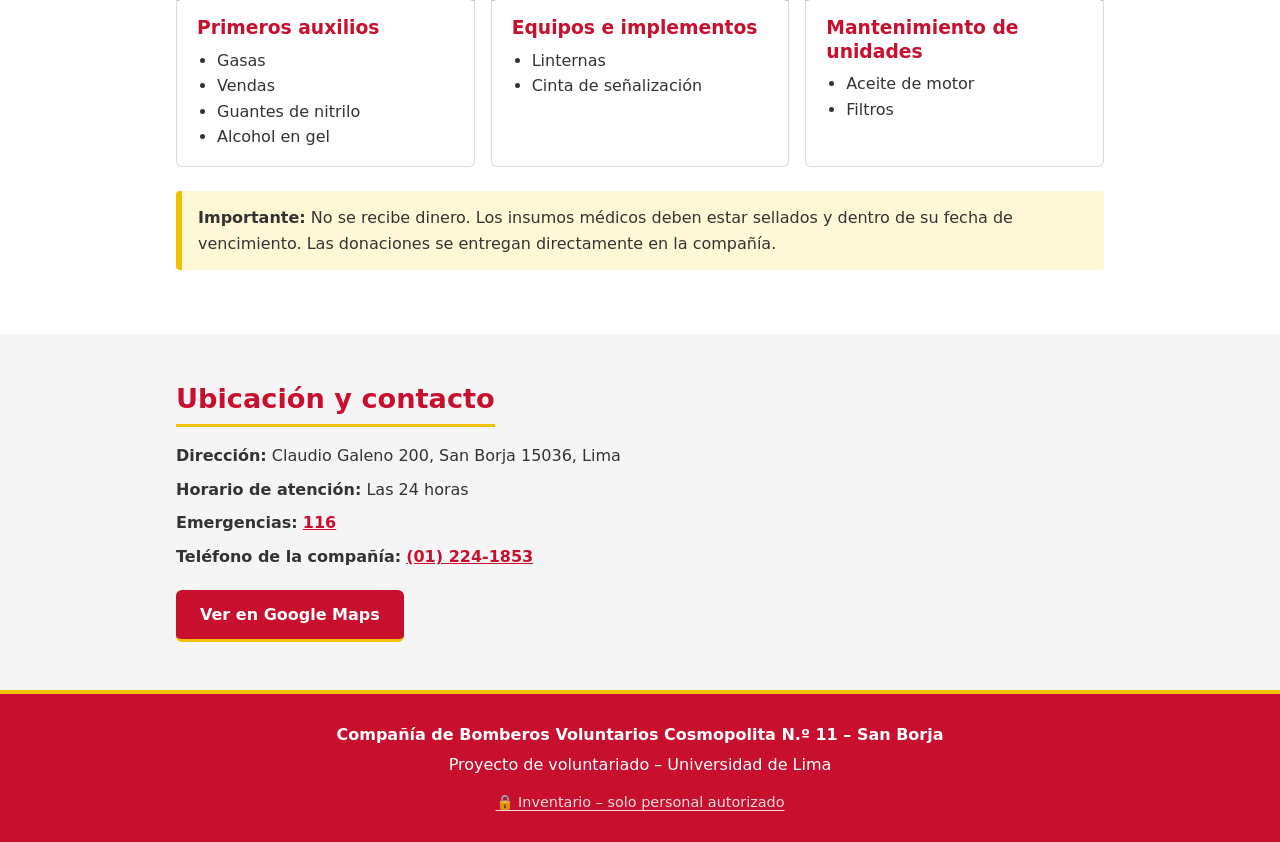
==== commit 2bab0ef1: "Sincroniza con cambios de Andres Co-Authored-By: Claude Sonnet 5.5 <noreply@anthropic.com>" ====
--- a/index.html
+++ b/index.html
@@ -3,8 +3,8 @@
 <head>
   <meta charset="UTF-8">
   <meta name="viewport" content="width=device-width, initial-scale=1">
-  <title>Bomberos en Orden – Compañía de Bomberos Voluntarios, San Borja</title>
-  <meta name="description" content="Información de la compañía de bomberos voluntarios de San Borja (CGBVP): quiénes somos, qué puedes donar y cómo contactarnos.">
+  <title>Bomberos en Orden – Compañía de Bomberos Voluntarios Cosmopolita N.º 11, San Borja</title>
+  <meta name="description" content="Información de la Compañía de Bomberos Voluntarios Cosmopolita N.º 11 de San Borja (CGBVP): quiénes somos, qué puedes donar y cómo contactarnos.">
   <link rel="stylesheet" href="css/styles.css">
 </head>
 <body>
@@ -33,7 +33,7 @@
 
     <section id="inicio" class="seccion hero">
       <div class="contenedor">
-        <h1>Compañía de Bomberos Voluntarios N.º 11</h1>
+        <h1>Compañía de Bomberos Voluntarios Cosmopolita N.º 11</h1>
         <p class="subtitulo">San Borja, Lima</p>
         <p class="bienvenida">Bienvenido. Aquí encontrarás quiénes somos, qué hacemos y cómo puedes apoyar a quienes sirven a su comunidad de forma voluntaria.</p>
         <a class="boton" href="#donar">Ver qué puedo donar</a>
@@ -43,8 +43,7 @@
     <section id="conocenos" class="seccion">
       <div class="contenedor">
         <h2>Conócenos</h2>
-        <p>[COMPLETAR: breve historia de la compañía: año de fundación, cómo nació, logros destacados.]</p>
-        <p>Somos una compañía del Cuerpo General de Bomberos Voluntarios del Perú (CGBVP), ubicada en San Borja, Lima. Nuestros voluntarios atienden:</p>
+        <p>Somos la Compañía de Bomberos Voluntarios Cosmopolita N.º 11, parte del Cuerpo General de Bomberos Voluntarios del Perú (CGBVP), ubicada en San Borja, Lima. Nuestros voluntarios atienden:</p>
         <ul class="tarjetas">
           <li><strong>Incendios</strong><span>Control y extinción de incendios.</span></li>
           <li><strong>Emergencias médicas</strong><span>Atención de primeros auxilios y apoyo prehospitalario.</span></li>
@@ -60,11 +59,13 @@
         <div class="dos-columnas">
           <article class="bloque">
             <h3>Misión</h3>
-            <p>[COMPLETAR: misión de la compañía]</p>
+            <!-- Propuesta pendiente de validar con la compañía -->
+            <p>Proteger la vida, la salud y los bienes de los vecinos de San Borja, atendiendo con rapidez y profesionalismo incendios, emergencias médicas, rescates y accidentes, gracias al servicio voluntario de nuestros bomberos.</p>
           </article>
           <article class="bloque">
             <h3>Visión</h3>
-            <p>[COMPLETAR: visión de la compañía]</p>
+            <!-- Propuesta pendiente de validar con la compañía -->
+            <p>Ser una compañía de bomberos referente en Lima por su capacidad de respuesta, la preparación de sus voluntarios y su cercanía con la comunidad que la apoya.</p>
           </article>
         </div>
       </div>
@@ -107,13 +108,12 @@
       <div class="contenedor">
         <h2>Ubicación y contacto</h2>
         <ul class="datos">
-          <li><strong>Dirección:</strong> [COMPLETAR: dirección exacta], San Borja, Lima</li>
-          <li><strong>Horario de atención:</strong> [COMPLETAR]</li>
+          <li><strong>Dirección:</strong> Claudio Galeno 200, San Borja 15036, Lima</li>
+          <li><strong>Horario de atención:</strong> Las 24 horas</li>
           <li><strong>Emergencias:</strong> <a href="tel:116">116</a></li>
-          <li><strong>Teléfono de la compañía:</strong> [COMPLETAR]</li>
+          <li><strong>Teléfono de la compañía:</strong> <a href="tel:+5112241853">(01) 224-1853</a></li>
         </ul>
-        <!-- Reemplaza el enlace por el de la ubicación exacta de la compañía en Google Maps -->
-        <a class="boton" href="https://www.google.com/maps/search/?api=1&query=Bomberos+San+Borja+Lima" target="_blank" rel="noopener">Ver en Google Maps</a>
+        <a class="boton" href="https://maps.app.goo.gl/3eHu9ynpwAia59pr6" target="_blank" rel="noopener">Ver en Google Maps</a>
       </div>
     </section>
 
@@ -121,8 +121,10 @@
 
   <footer class="pie">
     <div class="contenedor">
-      <p><strong>Compañía de Bomberos Voluntarios N.º 11 – San Borja</strong></p>
+      <p><strong>Compañía de Bomberos Voluntarios Cosmopolita N.º 11 – San Borja</strong></p>
       <p>Proyecto de voluntariado – Universidad de Lima</p>
+      <!-- Enlace al panel de inventario (web app de Google Apps Script, ver carpeta apps-script/) -->
+      <p class="pie-acceso"><a href="https://script.google.com/macros/s/AKfycbw48wmTAxujsvFavjUgJ7_ogJQFoa-7JgKs-3IBZ3d2IZRtnIyrbceXK2djpX_uF75vHg/exec" id="enlace-inventario">🔒 Inventario – solo personal autorizado</a></p>
     </div>
   </footer>
 
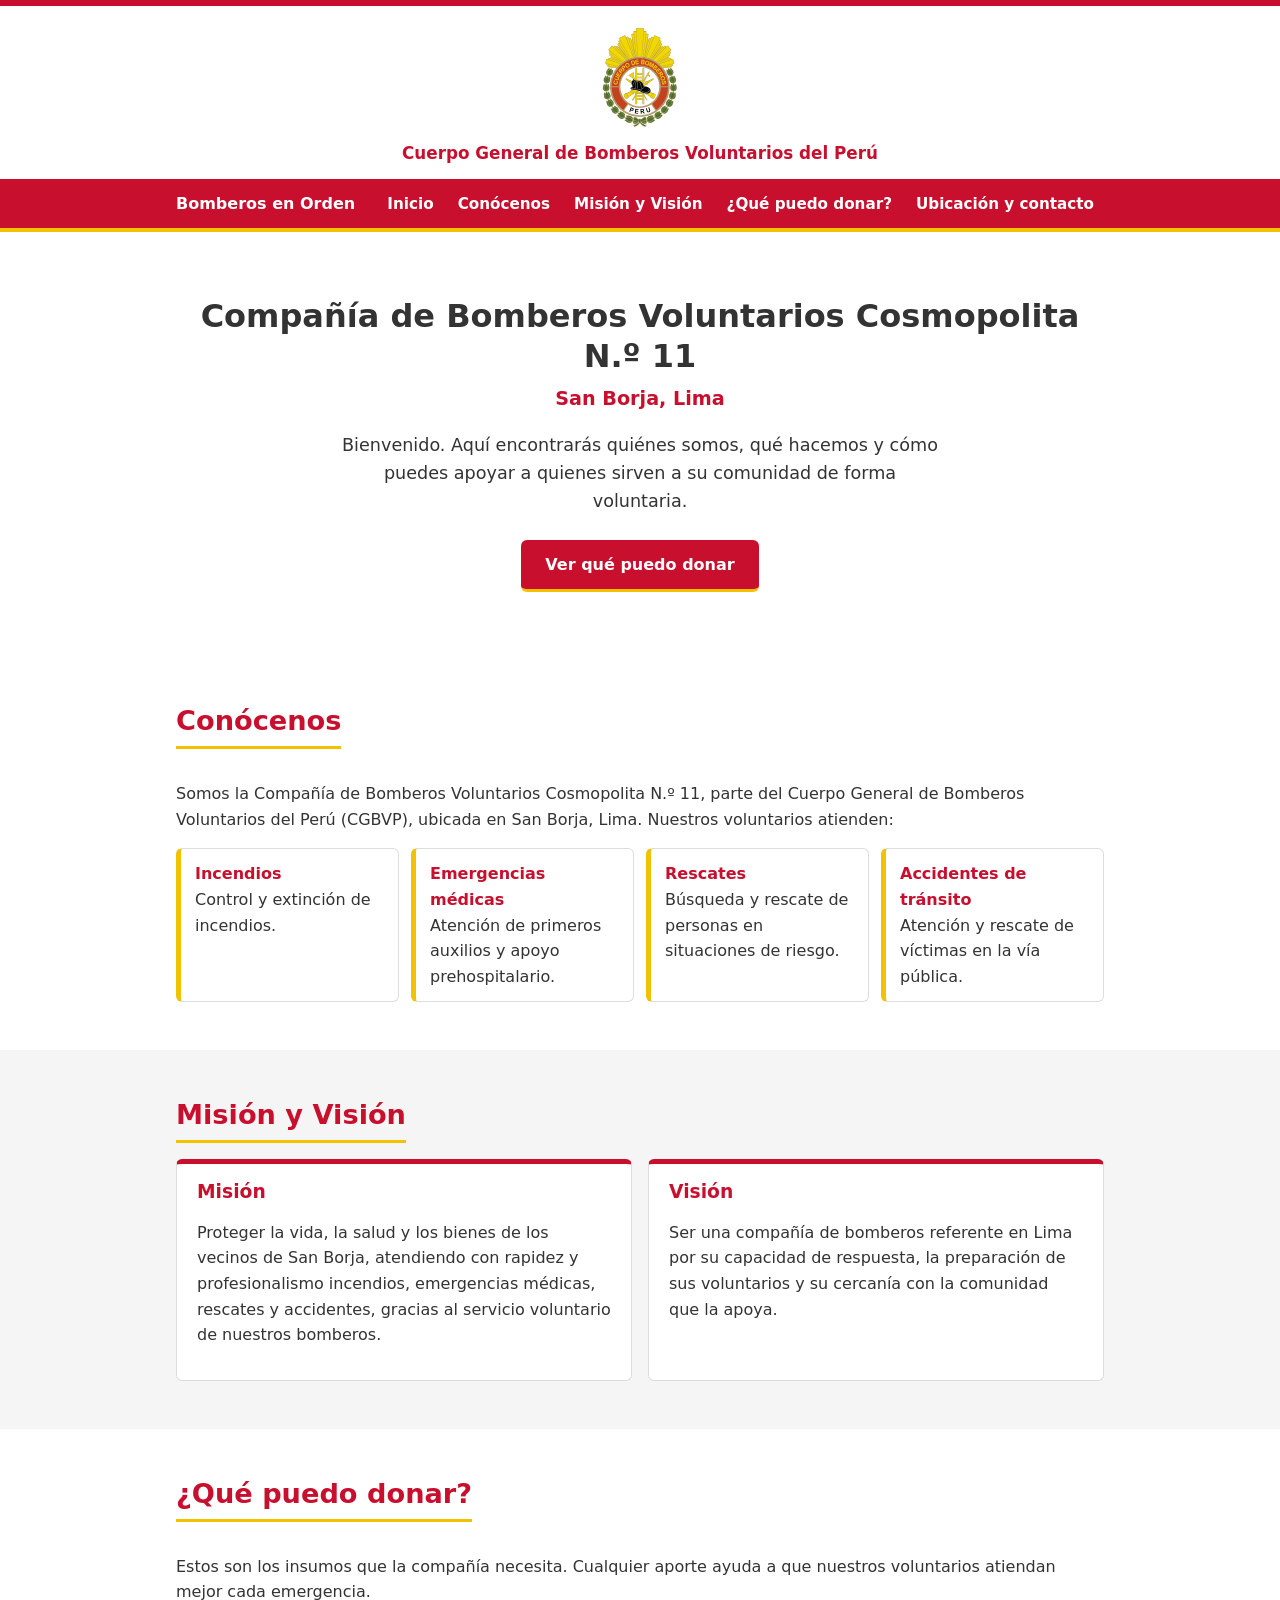
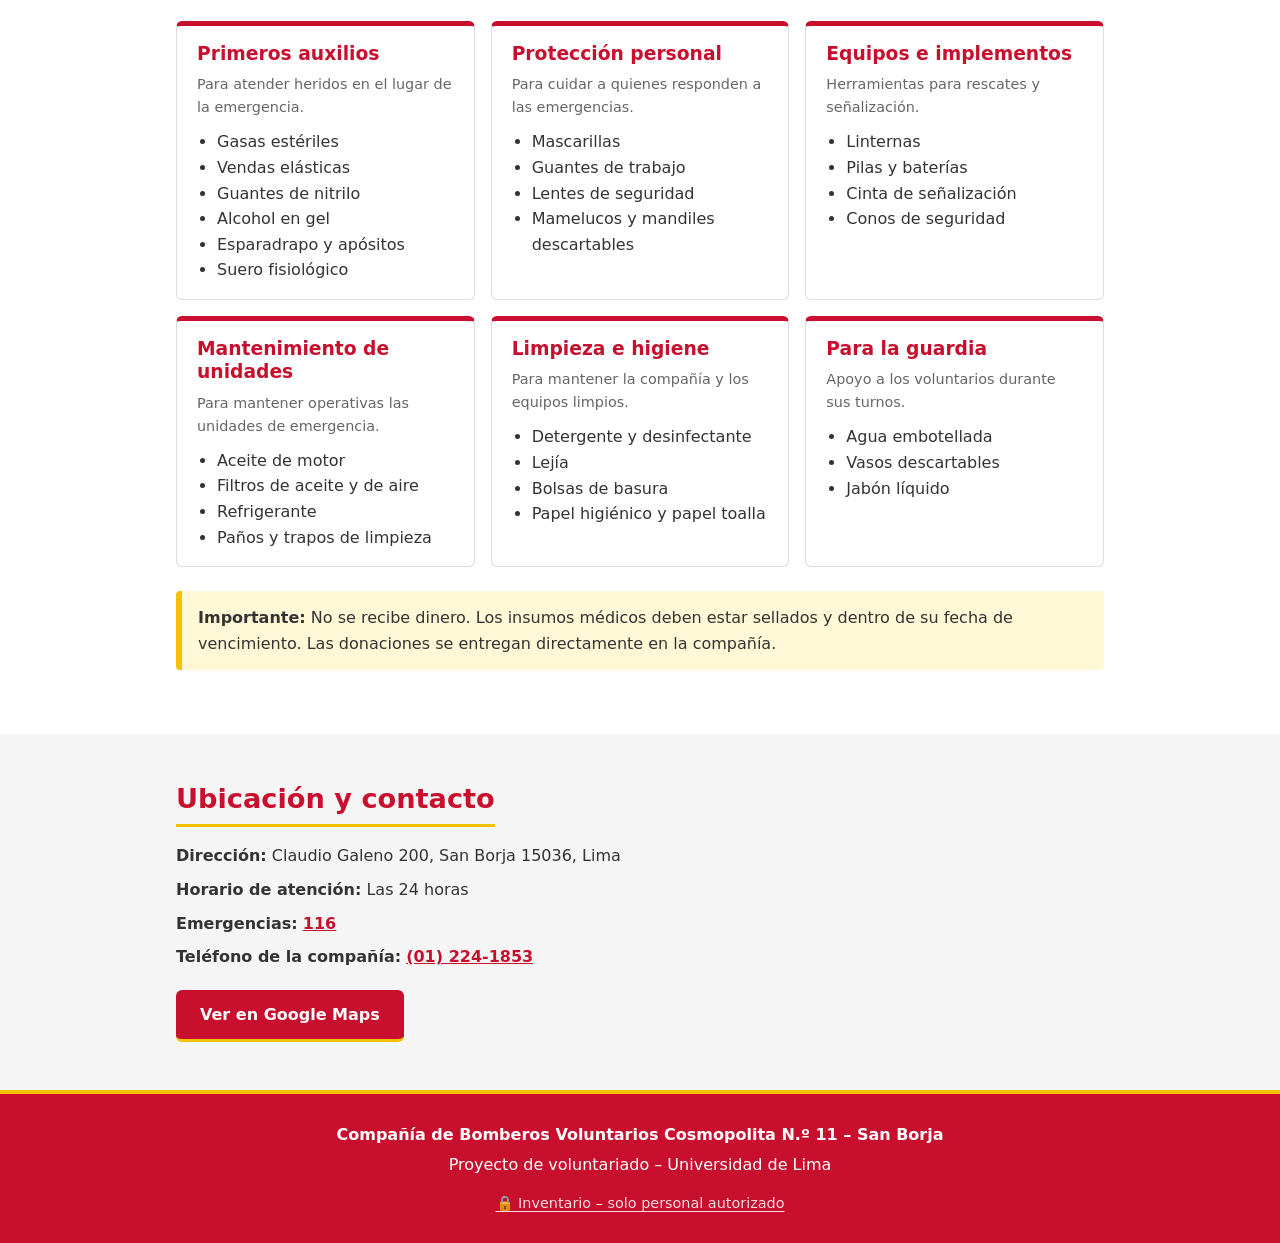
==== commit 410e5c9c: "Amplía la sección ¿Qué puedo donar? (6 categorías) Co-Authored-By: Claude Sonnet 5.5 <noreply@anthro" ====
--- a/index.html
+++ b/index.html
@@ -74,29 +74,67 @@
     <section id="donar" class="seccion">
       <div class="contenedor">
         <h2>¿Qué puedo donar?</h2>
-        <p>Estos son los insumos que la compañía necesita:</p>
+        <p>Estos son los insumos que la compañía necesita. Cualquier aporte ayuda a que nuestros voluntarios atiendan mejor cada emergencia.</p>
         <div class="grupos">
           <article class="bloque">
             <h3>Primeros auxilios</h3>
+            <p class="bloque-desc">Para atender heridos en el lugar de la emergencia.</p>
             <ul>
-              <li>Gasas</li>
-              <li>Vendas</li>
+              <li>Gasas estériles</li>
+              <li>Vendas elásticas</li>
               <li>Guantes de nitrilo</li>
               <li>Alcohol en gel</li>
+              <li>Esparadrapo y apósitos</li>
+              <li>Suero fisiológico</li>
+            </ul>
+          </article>
+          <article class="bloque">
+            <h3>Protección personal</h3>
+            <p class="bloque-desc">Para cuidar a quienes responden a las emergencias.</p>
+            <ul>
+              <li>Mascarillas</li>
+              <li>Guantes de trabajo</li>
+              <li>Lentes de seguridad</li>
+              <li>Mamelucos y mandiles descartables</li>
             </ul>
           </article>
           <article class="bloque">
             <h3>Equipos e implementos</h3>
+            <p class="bloque-desc">Herramientas para rescates y señalización.</p>
             <ul>
               <li>Linternas</li>
+              <li>Pilas y baterías</li>
               <li>Cinta de señalización</li>
+              <li>Conos de seguridad</li>
             </ul>
           </article>
           <article class="bloque">
             <h3>Mantenimiento de unidades</h3>
+            <p class="bloque-desc">Para mantener operativas las unidades de emergencia.</p>
             <ul>
               <li>Aceite de motor</li>
-              <li>Filtros</li>
+              <li>Filtros de aceite y de aire</li>
+              <li>Refrigerante</li>
+              <li>Paños y trapos de limpieza</li>
+            </ul>
+          </article>
+          <article class="bloque">
+            <h3>Limpieza e higiene</h3>
+            <p class="bloque-desc">Para mantener la compañía y los equipos limpios.</p>
+            <ul>
+              <li>Detergente y desinfectante</li>
+              <li>Lejía</li>
+              <li>Bolsas de basura</li>
+              <li>Papel higiénico y papel toalla</li>
+            </ul>
+          </article>
+          <article class="bloque">
+            <h3>Para la guardia</h3>
+            <p class="bloque-desc">Apoyo a los voluntarios durante sus turnos.</p>
+            <ul>
+              <li>Agua embotellada</li>
+              <li>Vasos descartables</li>
+              <li>Jabón líquido</li>
             </ul>
           </article>
         </div>
--- a/css/styles.css
+++ b/css/styles.css
@@ -59,6 +59,7 @@
 .dos-columnas { display: grid; grid-template-columns: 1fr 1fr; gap: 16px; }
 .grupos { display: grid; grid-template-columns: repeat(auto-fit, minmax(230px, 1fr)); gap: 16px; margin-top: 8px; }
 .bloque ul { margin: 0; padding-left: 20px; }
+.bloque-desc { margin: 0 0 10px; font-size: 0.9rem; color: #666; }
 
 .aviso { margin-top: 24px; background: #FFF8D6; border-left: 6px solid var(--dorado); padding: 14px 16px; border-radius: 4px; }
 
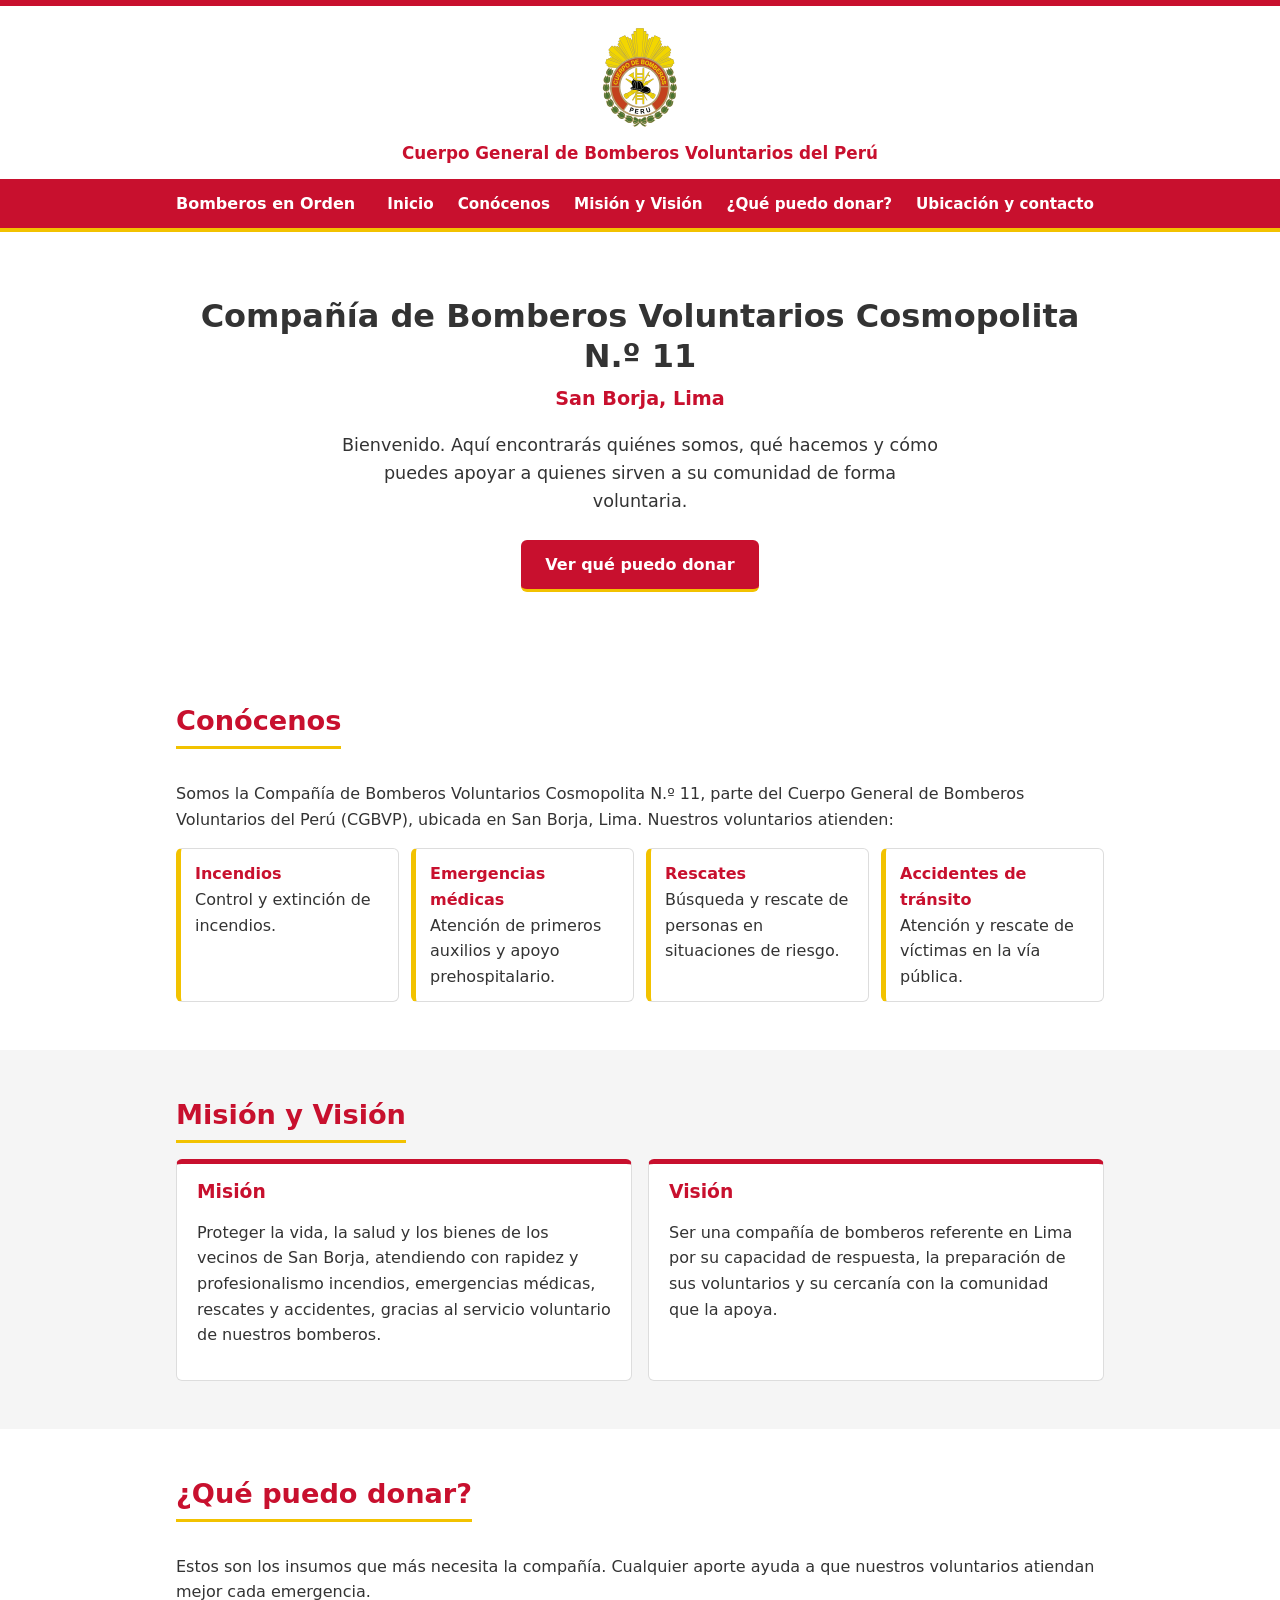
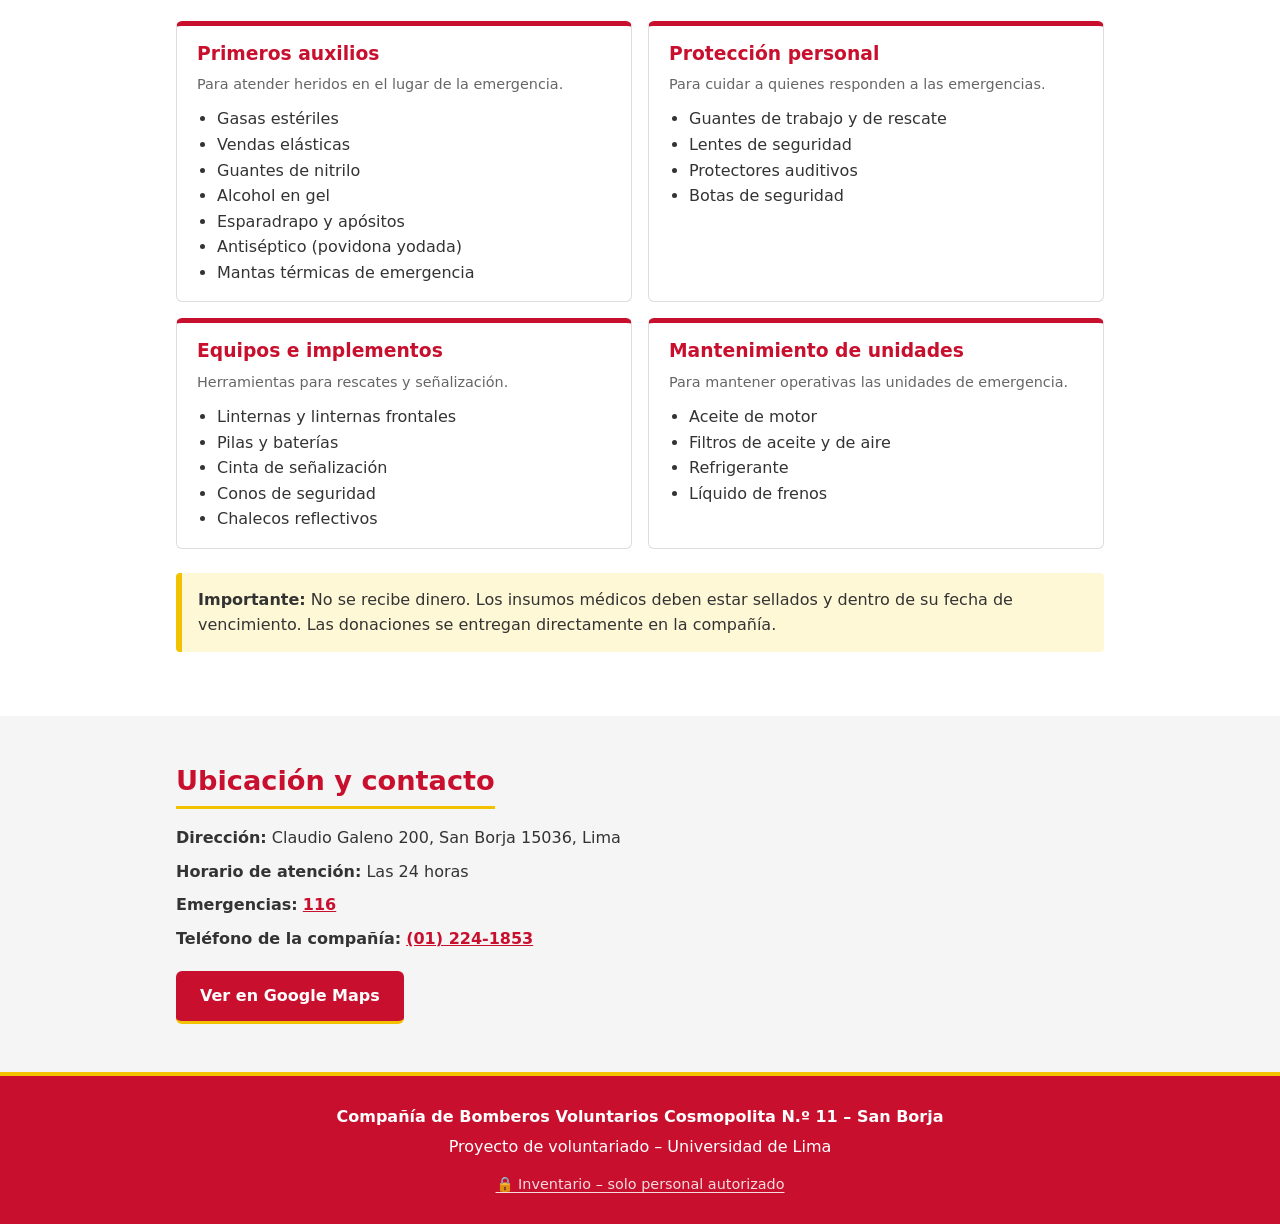
==== commit 4d73fb33: "Donaciones: pedir solo lo que falta en el inventario (4 categorías) Co-Authored-By: Claude Sonnet 5." ====
--- a/index.html
+++ b/index.html
@@ -74,7 +74,7 @@
     <section id="donar" class="seccion">
       <div class="contenedor">
         <h2>¿Qué puedo donar?</h2>
-        <p>Estos son los insumos que la compañía necesita. Cualquier aporte ayuda a que nuestros voluntarios atiendan mejor cada emergencia.</p>
+        <p>Estos son los insumos que más necesita la compañía. Cualquier aporte ayuda a que nuestros voluntarios atiendan mejor cada emergencia.</p>
         <div class="grupos">
           <article class="bloque">
             <h3>Primeros auxilios</h3>
@@ -85,27 +85,29 @@
               <li>Guantes de nitrilo</li>
               <li>Alcohol en gel</li>
               <li>Esparadrapo y apósitos</li>
-              <li>Suero fisiológico</li>
+              <li>Antiséptico (povidona yodada)</li>
+              <li>Mantas térmicas de emergencia</li>
             </ul>
           </article>
           <article class="bloque">
             <h3>Protección personal</h3>
             <p class="bloque-desc">Para cuidar a quienes responden a las emergencias.</p>
             <ul>
-              <li>Mascarillas</li>
-              <li>Guantes de trabajo</li>
+              <li>Guantes de trabajo y de rescate</li>
               <li>Lentes de seguridad</li>
-              <li>Mamelucos y mandiles descartables</li>
+              <li>Protectores auditivos</li>
+              <li>Botas de seguridad</li>
             </ul>
           </article>
           <article class="bloque">
             <h3>Equipos e implementos</h3>
             <p class="bloque-desc">Herramientas para rescates y señalización.</p>
             <ul>
-              <li>Linternas</li>
+              <li>Linternas y linternas frontales</li>
               <li>Pilas y baterías</li>
               <li>Cinta de señalización</li>
               <li>Conos de seguridad</li>
+              <li>Chalecos reflectivos</li>
             </ul>
           </article>
           <article class="bloque">
@@ -115,26 +117,7 @@
               <li>Aceite de motor</li>
               <li>Filtros de aceite y de aire</li>
               <li>Refrigerante</li>
-              <li>Paños y trapos de limpieza</li>
-            </ul>
-          </article>
-          <article class="bloque">
-            <h3>Limpieza e higiene</h3>
-            <p class="bloque-desc">Para mantener la compañía y los equipos limpios.</p>
-            <ul>
-              <li>Detergente y desinfectante</li>
-              <li>Lejía</li>
-              <li>Bolsas de basura</li>
-              <li>Papel higiénico y papel toalla</li>
-            </ul>
-          </article>
-          <article class="bloque">
-            <h3>Para la guardia</h3>
-            <p class="bloque-desc">Apoyo a los voluntarios durante sus turnos.</p>
-            <ul>
-              <li>Agua embotellada</li>
-              <li>Vasos descartables</li>
-              <li>Jabón líquido</li>
+              <li>Líquido de frenos</li>
             </ul>
           </article>
         </div>
--- a/css/styles.css
+++ b/css/styles.css
@@ -57,7 +57,7 @@
 
 .bloque { background: #fff; border: 1px solid #ddd; border-top: 5px solid var(--rojo); border-radius: 6px; padding: 16px 20px; }
 .dos-columnas { display: grid; grid-template-columns: 1fr 1fr; gap: 16px; }
-.grupos { display: grid; grid-template-columns: repeat(auto-fit, minmax(230px, 1fr)); gap: 16px; margin-top: 8px; }
+.grupos { display: grid; grid-template-columns: repeat(auto-fit, minmax(320px, 1fr)); gap: 16px; margin-top: 8px; }
 .bloque ul { margin: 0; padding-left: 20px; }
 .bloque-desc { margin: 0 0 10px; font-size: 0.9rem; color: #666; }
 
